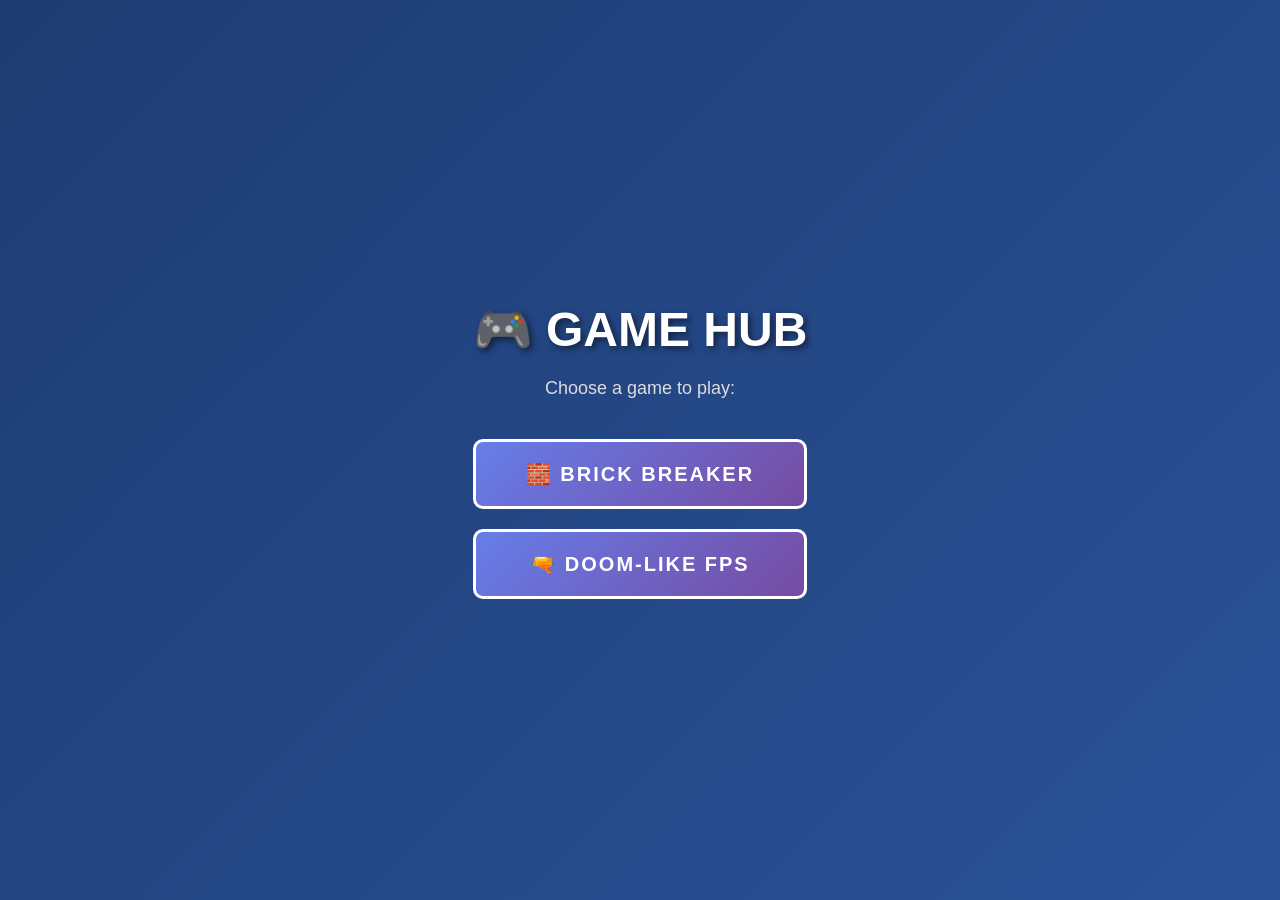
==== index.html @ fc9358a5 "added games" ====
<!DOCTYPE html>
<html lang="en">
<head>
    <meta charset="UTF-8">
    <meta name="viewport" content="width=device-width, initial-scale=1.0">
    <title>Game Hub</title>
    <style>
        * {
            margin: 0;
            padding: 0;
            box-sizing: border-box;
        }
        
        body {
            font-family: 'Arial', sans-serif;
            background: linear-gradient(135deg, #1e3c72 0%, #2a5298 100%);
            min-height: 100vh;
            display: flex;
            justify-content: center;
            align-items: center;
            padding: 20px;
        }
        
        .screen {
            display: none;
        }
        
        .screen.active {
            display: block;
        }
        
        /* Menu Screen */
        .menu-screen {
            text-align: center;
            color: white;
        }
        
        .menu-screen h1 {
            font-size: 48px;
            margin-bottom: 20px;
            text-shadow: 3px 3px 6px rgba(0, 0, 0, 0.5);
        }
        
        .menu-screen p {
            font-size: 18px;
            margin-bottom: 40px;
            color: #ddd;
        }
        
        .menu-buttons {
            display: flex;
            flex-direction: column;
            gap: 20px;
            max-width: 400px;
        }
        
        .menu-btn {
            padding: 20px 40px;
            background: linear-gradient(135deg, #667eea, #764ba2);
            color: white;
            border: 3px solid white;
            border-radius: 10px;
            font-size: 20px;
            font-weight: bold;
            cursor: pointer;
            transition: all 0.3s;
            text-transform: uppercase;
            letter-spacing: 2px;
        }
        
        .menu-btn:hover {
            transform: scale(1.05);
            background: linear-gradient(135deg, #764ba2, #667eea);
            box-shadow: 0 10px 30px rgba(255, 235, 59, 0.3);
        }
        
        .menu-btn:active {
            transform: scale(0.95);
        }
        
        /* Game Wrapper */
        .game-wrapper {
            text-align: center;
        }
        
        .game-header {
            display: flex;
            justify-content: space-between;
            align-items: center;
            margin-bottom: 20px;
            color: white;
        }
        
        .game-header h1 {
            font-size: 32px;
            text-shadow: 2px 2px 4px rgba(0, 0, 0, 0.5);
            flex: 1;
        }
        
        .back-btn {
            padding: 10px 20px;
            background: #ff6b6b;
            color: white;
            border: none;
            border-radius: 5px;
            font-size: 14px;
            font-weight: bold;
            cursor: pointer;
            transition: all 0.3s;
        }
        
        .back-btn:hover {
            background: #ff5252;
            transform: scale(1.05);
        }
        
        .stats {
            display: flex;
            justify-content: space-around;
            color: white;
            margin-bottom: 20px;
            font-size: 18px;
            gap: 20px;
            flex-wrap: wrap;
        }
        
        .stat-item {
            background: rgba(255, 255, 255, 0.1);
            padding: 10px 20px;
            border-radius: 5px;
            border: 2px solid rgba(255, 255, 255, 0.3);
        }
        
        .stat-value {
            font-weight: bold;
            color: #ffeb3b;
        }
        
        canvas {
            display: block;
            background: linear-gradient(180deg, #0f1419 0%, #1a1f2e 100%);
            border: 3px solid #ffeb3b;
            border-radius: 10px;
            box-shadow: 0 0 30px rgba(255, 235, 59, 0.3);
            margin: 20px 0;
        }
        
        .platformer-canvas {
            border-color: #6bcf7f;
            box-shadow: 0 0 30px rgba(107, 207, 127, 0.3);
        }
        
        .instructions {
            color: #ddd;
            margin-bottom: 20px;
            font-size: 14px;
        }
        
        .button-group {
            display: flex;
            gap: 10px;
            justify-content: center;
            flex-wrap: wrap;
        }
        
        button {
            padding: 12px 30px;
            background: #ffeb3b;
            color: #1e3c72;
            border: none;
            border-radius: 5px;
            font-size: 16px;
            font-weight: bold;
            cursor: pointer;
            transition: all 0.3s;
        }
        
        button:hover {
            background: #fdd835;
            transform: scale(1.05);
            box-shadow: 0 5px 15px rgba(255, 235, 59, 0.3);
        }
        
        button:active {
            transform: scale(0.98);
        }
        
        .platformer-btn {
            background: #6bcf7f;
            color: white;
        }
        
        .platformer-btn:hover {
            background: #5ab86e;
            box-shadow: 0 5px 15px rgba(107, 207, 127, 0.3);
        }
        
        .message {
            color: #ffeb3b;
            font-size: 18px;
            min-height: 30px;
            margin-top: 15px;
            font-weight: bold;
            text-shadow: 1px 1px 2px rgba(0, 0, 0, 0.5);
        }
        
        .platformer-message {
            color: #6bcf7f;
        }
    </style>
</head>
<body>
    <!-- Menu Screen -->
    <div id="menuScreen" class="screen active menu-screen">
        <h1>🎮 GAME HUB</h1>
        <p>Choose a game to play:</p>
        <div class="menu-buttons">
            <button class="menu-btn" onclick="goToGame('brick')">🧱 Brick Breaker</button>
            <button class="menu-btn" onclick="goToGame('fps')">🔫 DOOM-LIKE FPS</button>
        </div>
    </div>
    
    <!-- Brick Breaker Game Screen -->
    <div id="brickScreen" class="screen">
        <div class="game-wrapper">
            <div class="game-header">
                <h1>🧱 Brick Breaker</h1>
                <button class="back-btn" onclick="backToMenu()">← Back</button>
            </div>
            <p class="instructions">Use arrow keys or mouse to move the paddle. Break all the bricks!</p>
            
            <div class="stats">
                <div class="stat-item">Score: <span class="stat-value" id="brickScore">0</span></div>
                <div class="stat-item">Lives: <span class="stat-value" id="brickLives">3</span></div>
                <div class="stat-item">Bricks: <span class="stat-value" id="brickCount">0</span></div>
            </div>
            
            <canvas id="brickCanvas" width="800" height="600"></canvas>
            
            <div class="button-group">
                <button onclick="startBrickGame()">Start Game</button>
                <button onclick="pauseBrickGame()">Pause</button>
                <button onclick="resetBrickGame()">Reset</button>
            </div>
            
            <div class="message" id="brickMessage"></div>
        </div>
    </div>
    
    <!-- 3D Platformer Game Screen -->
    <div id="fpsScreen" class="screen">
        <div class="game-wrapper">
            <div class="game-header">
                <h1>🎯 3D PLATFORMER</h1>
                <button class="back-btn" onclick="backToMenu()">← Back</button>
            </div>
            <p class="instructions">WASD to move, SPACE to jump. Reach the goal at the top!</p>
            
            <div class="stats">
                <div class="stat-item">Height: <span class="stat-value" id="fpsHealth">0</span>m</div>
                <div class="stat-item">Level: <span class="stat-value" id="fpsAmmo">1</span></div>
                <div class="stat-item">Best: <span class="stat-value" id="fpsKills">0</span>m</div>
            </div>
            
            <canvas id="fpsCanvas" class="platformer-canvas" width="800" height="600"></canvas>
            
            <div class="button-group">
                <button class="platformer-btn" onclick="startFpsGame()">Start Game</button>
                <button class="platformer-btn" onclick="resetFpsGame()">Reset</button>
            </div>
            
            <div class="message platformer-message" id="fpsMessage"></div>
        </div>
    </div>
    
    <script>
        // Screen Navigation
        function goToGame(game) {
            document.getElementById('menuScreen').classList.remove('active');
            if (game === 'brick') {
                document.getElementById('brickScreen').classList.add('active');
                resetBrickGame();
            } else if (game === 'fps') {
                document.getElementById('fpsScreen').classList.add('active');
                resetFpsGame();
            }
        }
        
        function backToMenu() {
            document.querySelectorAll('.screen').forEach(s => s.classList.remove('active'));
            document.getElementById('menuScreen').classList.add('active');
        }
        
        // ===== BRICK BREAKER GAME =====
        const brickCanvas = document.getElementById('brickCanvas');
        const brickCtx = brickCanvas.getContext('2d');
        
        let brickScore = 0;
        let brickLives = 3;
        let brickGameRunning = false;
        let brickGamePaused = false;
        
        const brickPaddle = {
            x: (brickCanvas.width - 80) / 2,
            y: brickCanvas.height - 30,
            width: 80,
            height: 15,
            dx: 0,
            speed: 6
        };
        
        const brickBall = {
            x: brickCanvas.width / 2,
            y: brickCanvas.height - 60,
            radius: 8,
            dx: 4,
            dy: -4
        };
        
        let bricks = [];
        const brickRowCount = 4;
        const brickColumnCount = 8;
        const brickWidth = 90;
        const brickHeight = 18;
        const brickPadding = 10;
        
        function createBricks() {
            bricks = [];
            for (let row = 0; row < brickRowCount; row++) {
                for (let col = 0; col < brickColumnCount; col++) {
                    bricks.push({
                        x: col * (brickWidth + brickPadding) + 10,
                        y: row * (brickHeight + brickPadding) + 30,
                        width: brickWidth,
                        height: brickHeight,
                        active: true,
                        color: `hsl(${(row * 90) + (col * 10)}, 100%, 50%)`
                    });
                }
            }
            updateBrickCount();
        }
        
        function handleBrickMouseMove(e) {
            const rect = brickCanvas.getBoundingClientRect();
            const x = e.clientX - rect.left;
            if (x > brickPaddle.width / 2 && x < brickCanvas.width - brickPaddle.width / 2) {
                brickPaddle.x = x - brickPaddle.width / 2;
            }
        }
        
        function updateBrickPaddle() {
            brickPaddle.x += brickPaddle.dx;
            if (brickPaddle.x < 0) brickPaddle.x = 0;
            if (brickPaddle.x + brickPaddle.width > brickCanvas.width) brickPaddle.x = brickCanvas.width - brickPaddle.width;
        }
        
        function updateBrickBall() {
            brickBall.x += brickBall.dx;
            brickBall.y += brickBall.dy;
            
            if (brickBall.x - brickBall.radius < 0 || brickBall.x + brickBall.radius > brickCanvas.width) {
                brickBall.dx = -brickBall.dx;
            }
            
            if (brickBall.y - brickBall.radius < 0) {
                brickBall.dy = -brickBall.dy;
            }
            
            if (brickBall.dy > 0 &&
                brickBall.x > brickPaddle.x &&
                brickBall.x < brickPaddle.x + brickPaddle.width &&
                brickBall.y + brickBall.radius > brickPaddle.y &&
                brickBall.y < brickPaddle.y + brickPaddle.height) {
                brickBall.dy = -brickBall.dy;
                brickBall.dx = (brickBall.x - (brickPaddle.x + brickPaddle.width / 2)) * 0.1;
            }
            
            for (let brick of bricks) {
                if (!brick.active) continue;
                if (brickBall.x > brick.x && brickBall.x < brick.x + brick.width &&
                    brickBall.y > brick.y && brickBall.y < brick.y + brick.height) {
                    brick.active = false;
                    brickScore += 10;
                    brickBall.dy = -brickBall.dy;
                    updateBrickCount();
                }
            }
            
            if (brickBall.y > brickCanvas.height) {
                brickLives--;
                resetBrickBall();
                if (brickLives <= 0) {
                    brickGameRunning = false;
                    document.getElementById('brickMessage').textContent = '💀 Game Over!';
                }
            }
        }
        
        function resetBrickBall() {
            brickBall.x = brickPaddle.x + brickPaddle.width / 2;
            brickBall.y = brickPaddle.y - 20;
            brickBall.dx = (Math.random() - 0.5) * 4;
            brickBall.dy = -4;
        }
        
        function updateBrickCount() {
            document.getElementById('brickCount').textContent = bricks.filter(b => b.active).length;
        }
        
        function drawBrickGame() {
            brickCtx.fillStyle = 'rgba(15, 20, 25, 0.1)';
            brickCtx.fillRect(0, 0, brickCanvas.width, brickCanvas.height);
            
            for (let brick of bricks) {
                if (brick.active) {
                    brickCtx.fillStyle = brick.color;
                    brickCtx.fillRect(brick.x, brick.y, brick.width, brick.height);
                    brickCtx.strokeStyle = 'rgba(255, 255, 255, 0.5)';
                    brickCtx.lineWidth = 1;
                    brickCtx.strokeRect(brick.x, brick.y, brick.width, brick.height);
                }
            }
            
            brickCtx.fillStyle = '#ffeb3b';
            brickCtx.fillRect(brickPaddle.x, brickPaddle.y, brickPaddle.width, brickPaddle.height);
            
            brickCtx.beginPath();
            brickCtx.arc(brickBall.x, brickBall.y, brickBall.radius, 0, Math.PI * 2);
            brickCtx.fillStyle = '#ff6b6b';
            brickCtx.fill();
            brickCtx.strokeStyle = 'rgba(255, 255, 255, 0.8)';
            brickCtx.lineWidth = 2;
            brickCtx.stroke();
            
            document.getElementById('brickScore').textContent = brickScore;
            document.getElementById('brickLives').textContent = brickLives;
        }
        
        function brickGameLoop() {
            if (!brickGameRunning || brickGamePaused) {
                drawBrickGame();
                requestAnimationFrame(brickGameLoop);
                return;
            }
            
            updateBrickPaddle();
            updateBrickBall();
            drawBrickGame();
            
            if (bricks.every(b => !b.active)) {
                brickGameRunning = false;
                document.getElementById('brickMessage').textContent = '🎉 You Won!';
            }
            
            requestAnimationFrame(brickGameLoop);
        }
        
        function startBrickGame() {
            if (!brickGameRunning) {
                brickGameRunning = true;
                brickGamePaused = false;
                document.getElementById('brickMessage').textContent = '';
            }
        }
        
        function pauseBrickGame() {
            if (brickGameRunning) {
                brickGamePaused = !brickGamePaused;
            }
        }
        
        function resetBrickGame() {
            brickScore = 0;
            brickLives = 3;
            brickGameRunning = false;
            brickGamePaused = false;
            createBricks();
            resetBrickBall();
            document.getElementById('brickMessage').textContent = '';
            drawBrickGame();
        }
        
        document.addEventListener('keydown', (e) => {
            if (e.key === 'ArrowLeft') brickPaddle.dx = -brickPaddle.speed;
            if (e.key === 'ArrowRight') brickPaddle.dx = brickPaddle.speed;
        });
        
        document.addEventListener('keyup', (e) => {
            if (e.key === 'ArrowLeft' || e.key === 'ArrowRight') brickPaddle.dx = 0;
        });
        
        brickCanvas.addEventListener('mousemove', handleBrickMouseMove);
        
        // ===== 3D PLATFORMER GAME =====
        const fpsCanvas = document.getElementById('fpsCanvas');
        const fpsCtx = fpsCanvas.getContext('2d');
        
        let fpsRunning = false;
        let frameCount = 0;
        let platformerBestHeight = 0;
        let platformerLevel = 1;
        
        // 3D platform data: [x, z, y (height), width, depth, color]
        const platformerPlatforms = [
            // Starting platform
            { x: 5, z: 5, y: 0, width: 3, depth: 3, color: '#00ff00' },
            
            // Level 1 platforms
            { x: 2, z: 10, y: 1.5, width: 2.5, depth: 2.5, color: '#00dd00' },
            { x: 8, z: 10, y: 1.5, width: 2.5, depth: 2.5, color: '#00dd00' },
            { x: 5, z: 15, y: 2.5, width: 2, depth: 2, color: '#00bb00' },
            
            // Level 2 platforms
            { x: 1, z: 20, y: 3.5, width: 2, depth: 2, color: '#00aa00' },
            { x: 9, z: 20, y: 3.5, width: 2, depth: 2, color: '#00aa00' },
            { x: 5, z: 25, y: 4.5, width: 2.5, depth: 2.5, color: '#008800' },
            
            // Level 3 platforms
            { x: 3, z: 30, y: 5.5, width: 1.5, depth: 1.5, color: '#006600' },
            { x: 7, z: 30, y: 5.5, width: 1.5, depth: 1.5, color: '#006600' },
            { x: 5, z: 35, y: 7, width: 3, depth: 3, color: '#ffff00' }, // Goal platform
        ];
        
        const platformerPlayer = {
            x: 5,
            z: 5,
            y: 0.5,
            vx: 0,
            vz: 0,
            vy: 0,
            speed: 0.08,
            jumpPower: 0.3,
            onGround: false,
            size: 0.3
        };
        
        const gravity = 0.015;
        
        function platformerUpdatePlayer() {
            const keys = fpsKeys;
            
            // Horizontal movement
            let moveX = 0;
            let moveZ = 0;
            
            if (keys['w'] || keys['W']) moveZ += platformerPlayer.speed;
            if (keys['s'] || keys['S']) moveZ -= platformerPlayer.speed;
            if (keys['a'] || keys['A']) moveX -= platformerPlayer.speed;
            if (keys['d'] || keys['D']) moveX += platformerPlayer.speed;
            
            platformerPlayer.x += moveX;
            platformerPlayer.z += moveZ;
            
            // Gravity
            platformerPlayer.vy -= gravity;
            platformerPlayer.y += platformerPlayer.vy;
            
            // Platform collision
            platformerPlayer.onGround = false;
            for (let platform of platformerPlatforms) {
                const px1 = platform.x - platform.width / 2;
                const px2 = platform.x + platform.width / 2;
                const pz1 = platform.z - platform.depth / 2;
                const pz2 = platform.z + platform.depth / 2;
                
                // Check if player is above platform
                if (platformerPlayer.x > px1 && platformerPlayer.x < px2 &&
                    platformerPlayer.z > pz1 && platformerPlayer.z < pz2) {
                    
                    // Player is on the platform
                    if (platformerPlayer.y - platformerPlayer.size < platform.y + 0.1 && 
                        platformerPlayer.vy <= 0) {
                        platformerPlayer.y = platform.y + platformerPlayer.size;
                        platformerPlayer.vy = 0;
                        platformerPlayer.onGround = true;
                    }
                }
            }
            
            // Fall off world
            if (platformerPlayer.y < -5) {
                platformerResetPlayer();
                document.getElementById('fpsMessage').textContent = '💀 Fell off! Try again!';
            }
            
            // Check if reached goal
            const goalPlatform = platformerPlatforms[platformerPlatforms.length - 1];
            const goalX1 = goalPlatform.x - goalPlatform.width / 2;
            const goalX2 = goalPlatform.x + goalPlatform.width / 2;
            const goalZ1 = goalPlatform.z - goalPlatform.depth / 2;
            const goalZ2 = goalPlatform.z + goalPlatform.depth / 2;
            
            if (platformerPlayer.x > goalX1 && platformerPlayer.x < goalX2 &&
                platformerPlayer.z > goalZ1 && platformerPlayer.z < goalZ2 &&
                platformerPlayer.y > goalPlatform.y) {
                fpsRunning = false;
                document.getElementById('fpsMessage').textContent = '🎉 Level Complete! Next level!';
                platformerBestHeight = Math.max(platformerBestHeight, Math.floor(platformerPlayer.y * 10) / 10);
                platformerLevel++;
            }
        }
        
        function platformerDrawWorld() {
            const width = fpsCanvas.width;
            const height = fpsCanvas.height;
            
            // Create a depth buffer
            const depthBuffer = Array(width).fill(null).map(() => ({}));
            
            // Render each platform
            for (let platform of platformerPlatforms) {
                // Convert 3D position to screen space
                const relX = platform.x - platformerPlayer.x;
                const relZ = platform.z - platformerPlayer.z;
                const relY = platform.y - platformerPlayer.y;
                
                // Simple perspective projection
                const distance = Math.sqrt(relX * relX + relZ * relZ) + 0.01;
                const screenX = (width / 2) + (relX / distance) * (width / 4);
                const screenZ = (relZ / distance);
                
                // Skip if behind player
                if (screenZ <= 0.5) continue;
                
                // Scale based on distance
                const scale = Math.max(5, (height / (distance * 3)));
                const platformWidth = Math.max(10, scale * (platform.width * 2));
                const platformHeight = Math.max(5, scale * (platform.depth * 2));
                
                // Y position with height offset
                const screenY = (height / 2) - (relY * scale * 3);
                
                // Brightness based on distance
                const brightness = Math.max(0.3, 1 - (distance / 15));
                
                // Draw platform
                fpsCtx.globalAlpha = brightness;
                fpsCtx.fillStyle = platform.color;
                fpsCtx.fillRect(screenX - platformWidth/2, screenY - platformHeight/2, platformWidth, platformHeight);
                
                // Platform outline
                fpsCtx.strokeStyle = 'rgba(255, 255, 255, 0.5)';
                fpsCtx.lineWidth = 2;
                fpsCtx.strokeRect(screenX - platformWidth/2, screenY - platformHeight/2, platformWidth, platformHeight);
                
                fpsCtx.globalAlpha = 1.0;
            }
            
            // Draw player (crosshair in center)
            fpsCtx.fillStyle = '#ff0000';
            fpsCtx.fillRect(width/2 - 5, height/2 - 5, 10, 10);
            fpsCtx.strokeStyle = '#ffffff';
            fpsCtx.lineWidth = 2;
            fpsCtx.strokeRect(width/2 - 5, height/2 - 5, 10, 10);
            
            // Draw background gradient
            const bgGradient = fpsCtx.createLinearGradient(0, 0, 0, height);
            bgGradient.addColorStop(0, '#1a1a2e');
            bgGradient.addColorStop(1, '#16213e');
            fpsCtx.fillStyle = bgGradient;
            fpsCtx.fillRect(0, 0, width, height);
            
            // Redraw platforms and player over background
            for (let platform of platformerPlatforms) {
                const relX = platform.x - platformerPlayer.x;
                const relZ = platform.z - platformerPlayer.z;
                const relY = platform.y - platformerPlayer.y;
                
                const distance = Math.sqrt(relX * relX + relZ * relZ) + 0.01;
                const screenX = (width / 2) + (relX / distance) * (width / 4);
                
                if (relZ <= 0.5) continue;
                
                const scale = Math.max(5, (height / (distance * 3)));
                const platformWidth = Math.max(10, scale * (platform.width * 2));
                const platformHeight = Math.max(5, scale * (platform.depth * 2));
                const screenY = (height / 2) - (relY * scale * 3);
                const brightness = Math.max(0.3, 1 - (distance / 15));
                
                fpsCtx.globalAlpha = brightness;
                fpsCtx.fillStyle = platform.color;
                fpsCtx.fillRect(screenX - platformWidth/2, screenY - platformHeight/2, platformWidth, platformHeight);
                fpsCtx.strokeStyle = 'rgba(255, 255, 255, 0.5)';
                fpsCtx.lineWidth = 2;
                fpsCtx.strokeRect(screenX - platformWidth/2, screenY - platformHeight/2, platformWidth, platformHeight);
                fpsCtx.globalAlpha = 1.0;
            }
            
            // Draw player indicator
            fpsCtx.fillStyle = '#ff0000';
            fpsCtx.fillRect(width/2 - 5, height/2 - 5, 10, 10);
            fpsCtx.strokeStyle = '#ffffff';
            fpsCtx.lineWidth = 2;
            fpsCtx.strokeRect(width/2 - 5, height/2 - 5, 10, 10);
            
            // HUD
            const currentHeight = Math.max(0, Math.floor(platformerPlayer.y * 10) / 10);
            document.getElementById('fpsHealth').textContent = currentHeight;
            document.getElementById('fpsAmmo').textContent = platformerLevel;
            document.getElementById('fpsKills').textContent = platformerBestHeight;
        }
        
        function platformerGameLoop() {
            if (fpsRunning) {
                platformerUpdatePlayer();
            }
            platformerDrawWorld();
            frameCount++;
            requestAnimationFrame(platformerGameLoop);
        }
        
        function platformerResetPlayer() {
            platformerPlayer.x = 5;
            platformerPlayer.z = 5;
            platformerPlayer.y = 0.5;
            platformerPlayer.vx = 0;
            platformerPlayer.vz = 0;
            platformerPlayer.vy = 0;
        }
        
        function startFpsGame() {
            fpsRunning = true;
            document.getElementById('fpsMessage').textContent = 'Jump to the platforms!';
        }
        
        function resetFpsGame() {
            fpsRunning = false;
            platformerLevel = 1;
            platformerResetPlayer();
            document.getElementById('fpsMessage').textContent = 'Press Start to begin!';
            platformerDrawWorld();
        }
        
        const fpsKeys = {};
        document.addEventListener('keydown', (e) => {
            fpsKeys[e.key] = true;
            if ((e.key === ' ') && platformerPlayer.onGround && fpsRunning) {
                platformerPlayer.vy = platformerPlayer.jumpPower;
                platformerPlayer.onGround = false;
            }
        });
        document.addEventListener('keyup', (e) => {
            fpsKeys[e.key] = false;
        });
        
        // Initialize games
        resetBrickGame();
        brickGameLoop();
        resetFpsGame();
        platformerGameLoop();
    </script>
</body>
</html>
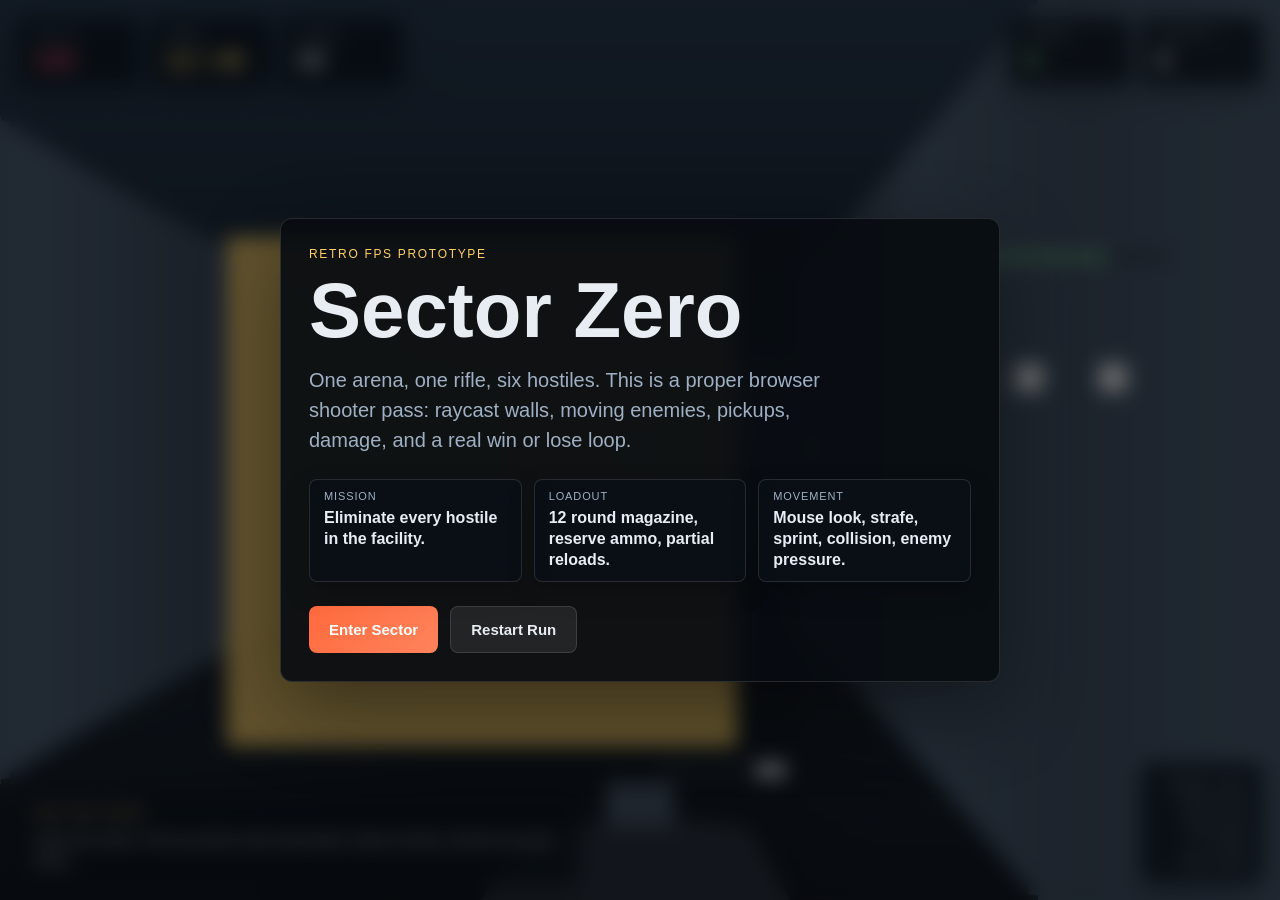
==== commit e60b8ede: "made some changes removed the previous games" ====
--- a/index.html
+++ b/index.html
@@ -3,752 +3,1238 @@
 <head>
     <meta charset="UTF-8">
     <meta name="viewport" content="width=device-width, initial-scale=1.0">
-    <title>Game Hub</title>
+    <title>Sector Zero</title>
     <style>
+        :root {
+            --bg: #0b0f14;
+            --panel: rgba(10, 16, 24, 0.82);
+            --panel-border: rgba(255, 255, 255, 0.12);
+            --text: #e8edf3;
+            --muted: #9fb0c4;
+            --accent: #ff6a3d;
+            --accent-2: #ffd166;
+            --danger: #ff4d6d;
+            --ok: #7bd389;
+        }
+
         * {
+            box-sizing: border-box;
             margin: 0;
             padding: 0;
-            box-sizing: border-box;
-        }
-        
+        }
+
         body {
-            font-family: 'Arial', sans-serif;
-            background: linear-gradient(135deg, #1e3c72 0%, #2a5298 100%);
             min-height: 100vh;
-            display: flex;
-            justify-content: center;
-            align-items: center;
-            padding: 20px;
-        }
-        
-        .screen {
-            display: none;
-        }
-        
-        .screen.active {
+            overflow: hidden;
+            font-family: "Trebuchet MS", "Segoe UI", sans-serif;
+            background:
+                radial-gradient(circle at top, rgba(255, 106, 61, 0.18), transparent 32%),
+                linear-gradient(180deg, #141a22 0%, #080b10 100%);
+            color: var(--text);
+        }
+
+        .game-shell {
+            position: relative;
+            width: 100vw;
+            height: 100vh;
+        }
+
+        canvas {
+            width: 100%;
+            height: 100%;
             display: block;
-        }
-        
-        /* Menu Screen */
-        .menu-screen {
-            text-align: center;
-            color: white;
-        }
-        
-        .menu-screen h1 {
-            font-size: 48px;
-            margin-bottom: 20px;
-            text-shadow: 3px 3px 6px rgba(0, 0, 0, 0.5);
-        }
-        
-        .menu-screen p {
-            font-size: 18px;
-            margin-bottom: 40px;
-            color: #ddd;
-        }
-        
-        .menu-buttons {
-            display: flex;
-            flex-direction: column;
-            gap: 20px;
-            max-width: 400px;
-        }
-        
-        .menu-btn {
-            padding: 20px 40px;
-            background: linear-gradient(135deg, #667eea, #764ba2);
-            color: white;
-            border: 3px solid white;
-            border-radius: 10px;
-            font-size: 20px;
-            font-weight: bold;
-            cursor: pointer;
-            transition: all 0.3s;
-            text-transform: uppercase;
-            letter-spacing: 2px;
-        }
-        
-        .menu-btn:hover {
-            transform: scale(1.05);
-            background: linear-gradient(135deg, #764ba2, #667eea);
-            box-shadow: 0 10px 30px rgba(255, 235, 59, 0.3);
-        }
-        
-        .menu-btn:active {
-            transform: scale(0.95);
-        }
-        
-        /* Game Wrapper */
-        .game-wrapper {
-            text-align: center;
-        }
-        
-        .game-header {
+            image-rendering: pixelated;
+        }
+
+        .hud {
+            position: absolute;
+            inset: 0;
+            pointer-events: none;
+        }
+
+        .top-bar {
+            position: absolute;
+            top: 18px;
+            left: 18px;
+            right: 18px;
             display: flex;
             justify-content: space-between;
+            gap: 16px;
+        }
+
+        .cluster {
+            display: flex;
+            gap: 12px;
+            flex-wrap: wrap;
+        }
+
+        .panel {
+            min-width: 120px;
+            padding: 10px 14px;
+            background: var(--panel);
+            border: 1px solid var(--panel-border);
+            border-radius: 8px;
+            backdrop-filter: blur(10px);
+            box-shadow: 0 10px 24px rgba(0, 0, 0, 0.25);
+        }
+
+        .label {
+            display: block;
+            font-size: 11px;
+            letter-spacing: 0.08em;
+            text-transform: uppercase;
+            color: var(--muted);
+            margin-bottom: 6px;
+        }
+
+        .value {
+            font-size: 26px;
+            font-weight: 700;
+            line-height: 1;
+        }
+
+        .value.health {
+            color: var(--danger);
+        }
+
+        .value.ammo {
+            color: var(--accent-2);
+        }
+
+        .value.score {
+            color: var(--ok);
+        }
+
+        .bottom-bar {
+            position: absolute;
+            left: 18px;
+            right: 18px;
+            bottom: 18px;
+            display: flex;
+            justify-content: space-between;
+            align-items: end;
+            gap: 16px;
+        }
+
+        .status-panel {
+            max-width: min(560px, calc(100vw - 36px));
+        }
+
+        .status-title {
+            font-size: 14px;
+            text-transform: uppercase;
+            letter-spacing: 0.08em;
+            color: var(--accent-2);
+            margin-bottom: 8px;
+        }
+
+        .status-text {
+            color: var(--text);
+            font-size: 15px;
+            line-height: 1.4;
+        }
+
+        .controls {
+            text-align: right;
+            color: var(--muted);
+            font-size: 13px;
+            line-height: 1.5;
+        }
+
+        .overlay {
+            position: absolute;
+            inset: 0;
+            display: flex;
             align-items: center;
-            margin-bottom: 20px;
-            color: white;
-        }
-        
-        .game-header h1 {
-            font-size: 32px;
-            text-shadow: 2px 2px 4px rgba(0, 0, 0, 0.5);
-            flex: 1;
-        }
-        
-        .back-btn {
-            padding: 10px 20px;
-            background: #ff6b6b;
-            color: white;
-            border: none;
-            border-radius: 5px;
-            font-size: 14px;
-            font-weight: bold;
+            justify-content: center;
+            padding: 24px;
+            background: rgba(4, 7, 11, 0.6);
+            backdrop-filter: blur(10px);
+            pointer-events: auto;
+        }
+
+        .overlay.hidden {
+            display: none;
+        }
+
+        .dialog {
+            width: min(720px, 100%);
+            padding: 28px;
+            background: rgba(8, 12, 18, 0.92);
+            border: 1px solid rgba(255, 255, 255, 0.12);
+            border-radius: 12px;
+            box-shadow: 0 28px 80px rgba(0, 0, 0, 0.42);
+        }
+
+        .eyebrow {
+            color: var(--accent-2);
+            text-transform: uppercase;
+            letter-spacing: 0.14em;
+            font-size: 12px;
+            margin-bottom: 12px;
+        }
+
+        h1 {
+            font-size: clamp(40px, 8vw, 78px);
+            line-height: 0.95;
+            margin-bottom: 18px;
+        }
+
+        .lead {
+            color: var(--muted);
+            font-size: clamp(16px, 2vw, 20px);
+            max-width: 48ch;
+            margin-bottom: 24px;
+            line-height: 1.5;
+        }
+
+        .brief {
+            display: grid;
+            grid-template-columns: repeat(auto-fit, minmax(160px, 1fr));
+            gap: 12px;
+            margin-bottom: 24px;
+        }
+
+        .brief .panel {
+            min-width: 0;
+        }
+
+        .brief .value {
+            font-size: 16px;
+            line-height: 1.3;
+            color: var(--text);
+        }
+
+        .actions {
+            display: flex;
+            gap: 12px;
+            flex-wrap: wrap;
+        }
+
+        button {
+            appearance: none;
+            border: 0;
+            border-radius: 8px;
+            padding: 14px 20px;
+            font-size: 15px;
+            font-weight: 700;
             cursor: pointer;
-            transition: all 0.3s;
-        }
-        
-        .back-btn:hover {
-            background: #ff5252;
-            transform: scale(1.05);
-        }
-        
-        .stats {
-            display: flex;
-            justify-content: space-around;
-            color: white;
-            margin-bottom: 20px;
-            font-size: 18px;
-            gap: 20px;
-            flex-wrap: wrap;
-        }
-        
-        .stat-item {
-            background: rgba(255, 255, 255, 0.1);
-            padding: 10px 20px;
-            border-radius: 5px;
-            border: 2px solid rgba(255, 255, 255, 0.3);
-        }
-        
-        .stat-value {
-            font-weight: bold;
-            color: #ffeb3b;
-        }
-        
-        canvas {
-            display: block;
-            background: linear-gradient(180deg, #0f1419 0%, #1a1f2e 100%);
-            border: 3px solid #ffeb3b;
-            border-radius: 10px;
-            box-shadow: 0 0 30px rgba(255, 235, 59, 0.3);
-            margin: 20px 0;
-        }
-        
-        .platformer-canvas {
-            border-color: #6bcf7f;
-            box-shadow: 0 0 30px rgba(107, 207, 127, 0.3);
-        }
-        
-        .instructions {
-            color: #ddd;
-            margin-bottom: 20px;
-            font-size: 14px;
-        }
-        
-        .button-group {
-            display: flex;
-            gap: 10px;
-            justify-content: center;
-            flex-wrap: wrap;
-        }
-        
-        button {
-            padding: 12px 30px;
-            background: #ffeb3b;
-            color: #1e3c72;
-            border: none;
-            border-radius: 5px;
-            font-size: 16px;
-            font-weight: bold;
-            cursor: pointer;
-            transition: all 0.3s;
-        }
-        
+            transition: transform 0.18s ease, opacity 0.18s ease, background 0.18s ease;
+        }
+
         button:hover {
-            background: #fdd835;
-            transform: scale(1.05);
-            box-shadow: 0 5px 15px rgba(255, 235, 59, 0.3);
-        }
-        
+            transform: translateY(-1px);
+        }
+
         button:active {
-            transform: scale(0.98);
-        }
-        
-        .platformer-btn {
-            background: #6bcf7f;
-            color: white;
-        }
-        
-        .platformer-btn:hover {
-            background: #5ab86e;
-            box-shadow: 0 5px 15px rgba(107, 207, 127, 0.3);
-        }
-        
-        .message {
-            color: #ffeb3b;
-            font-size: 18px;
-            min-height: 30px;
-            margin-top: 15px;
-            font-weight: bold;
-            text-shadow: 1px 1px 2px rgba(0, 0, 0, 0.5);
-        }
-        
-        .platformer-message {
-            color: #6bcf7f;
+            transform: translateY(0);
+        }
+
+        .primary {
+            background: linear-gradient(135deg, var(--accent), #ff835c);
+            color: #fff;
+        }
+
+        .secondary {
+            background: rgba(255, 255, 255, 0.08);
+            color: var(--text);
+            border: 1px solid rgba(255, 255, 255, 0.12);
+        }
+
+        .crosshair {
+            position: absolute;
+            top: 50%;
+            left: 50%;
+            width: 24px;
+            height: 24px;
+            transform: translate(-50%, -50%);
+            pointer-events: none;
+            opacity: 0.94;
+        }
+
+        .crosshair::before,
+        .crosshair::after {
+            content: "";
+            position: absolute;
+            background: rgba(255, 255, 255, 0.96);
+            box-shadow: 0 0 12px rgba(255, 255, 255, 0.24);
+        }
+
+        .crosshair::before {
+            width: 2px;
+            height: 24px;
+            left: 11px;
+            top: 0;
+        }
+
+        .crosshair::after {
+            width: 24px;
+            height: 2px;
+            left: 0;
+            top: 11px;
+        }
+
+        .hit-flash {
+            position: absolute;
+            inset: 0;
+            background: rgba(255, 77, 109, 0.22);
+            pointer-events: none;
+            opacity: 0;
+            transition: opacity 0.08s linear;
+        }
+
+        .hit-flash.visible {
+            opacity: 1;
+        }
+
+        @media (max-width: 720px) {
+            .top-bar,
+            .bottom-bar {
+                left: 12px;
+                right: 12px;
+            }
+
+            .top-bar {
+                top: 12px;
+            }
+
+            .bottom-bar {
+                bottom: 12px;
+                flex-direction: column;
+                align-items: stretch;
+            }
+
+            .controls {
+                text-align: left;
+            }
+
+            .panel {
+                padding: 9px 12px;
+            }
+
+            .value {
+                font-size: 22px;
+            }
         }
     </style>
 </head>
 <body>
-    <!-- Menu Screen -->
-    <div id="menuScreen" class="screen active menu-screen">
-        <h1>🎮 GAME HUB</h1>
-        <p>Choose a game to play:</p>
-        <div class="menu-buttons">
-            <button class="menu-btn" onclick="goToGame('brick')">🧱 Brick Breaker</button>
-            <button class="menu-btn" onclick="goToGame('fps')">🔫 DOOM-LIKE FPS</button>
+    <div class="game-shell">
+        <canvas id="gameCanvas" width="960" height="540" aria-label="Sector Zero game view"></canvas>
+
+        <div class="hud">
+            <div class="top-bar">
+                <div class="cluster">
+                    <div class="panel">
+                        <span class="label">Health</span>
+                        <span class="value health" id="healthValue">100</span>
+                    </div>
+                    <div class="panel">
+                        <span class="label">Ammo</span>
+                        <span class="value ammo" id="ammoValue">12</span>
+                    </div>
+                    <div class="panel">
+                        <span class="label">Armor</span>
+                        <span class="value" id="armorValue">50</span>
+                    </div>
+                </div>
+
+                <div class="cluster">
+                    <div class="panel">
+                        <span class="label">Score</span>
+                        <span class="value score" id="scoreValue">0</span>
+                    </div>
+                    <div class="panel">
+                        <span class="label">Targets</span>
+                        <span class="value" id="targetValue">6</span>
+                    </div>
+                </div>
+            </div>
+
+            <div class="crosshair"></div>
+            <div class="hit-flash" id="hitFlash"></div>
+
+            <div class="bottom-bar">
+                <div class="panel status-panel">
+                    <div class="status-title" id="statusTitle">Sector Zero</div>
+                    <div class="status-text" id="statusText">Clear the arena. Pick up ammo and med packs, keep moving, and line up your shots.</div>
+                </div>
+                <div class="panel controls">
+                    <div>`WASD` move</div>
+                    <div>Mouse look</div>
+                    <div>Click shoot</div>
+                    <div>`R` reload</div>
+                    <div>`Shift` sprint</div>
+                </div>
+            </div>
+        </div>
+
+        <div class="overlay" id="overlay">
+            <div class="dialog">
+                <div class="eyebrow">Retro FPS Prototype</div>
+                <h1>Sector Zero</h1>
+                <p class="lead">One arena, one rifle, six hostiles. This is a proper browser shooter pass: raycast walls, moving enemies, pickups, damage, and a real win or lose loop.</p>
+
+                <div class="brief">
+                    <div class="panel">
+                        <span class="label">Mission</span>
+                        <div class="value">Eliminate every hostile in the facility.</div>
+                    </div>
+                    <div class="panel">
+                        <span class="label">Loadout</span>
+                        <div class="value">12 round magazine, reserve ammo, partial reloads.</div>
+                    </div>
+                    <div class="panel">
+                        <span class="label">Movement</span>
+                        <div class="value">Mouse look, strafe, sprint, collision, enemy pressure.</div>
+                    </div>
+                </div>
+
+                <div class="actions">
+                    <button class="primary" id="startButton">Enter Sector</button>
+                    <button class="secondary" id="restartButton">Restart Run</button>
+                </div>
+            </div>
         </div>
     </div>
-    
-    <!-- Brick Breaker Game Screen -->
-    <div id="brickScreen" class="screen">
-        <div class="game-wrapper">
-            <div class="game-header">
-                <h1>🧱 Brick Breaker</h1>
-                <button class="back-btn" onclick="backToMenu()">← Back</button>
-            </div>
-            <p class="instructions">Use arrow keys or mouse to move the paddle. Break all the bricks!</p>
-            
-            <div class="stats">
-                <div class="stat-item">Score: <span class="stat-value" id="brickScore">0</span></div>
-                <div class="stat-item">Lives: <span class="stat-value" id="brickLives">3</span></div>
-                <div class="stat-item">Bricks: <span class="stat-value" id="brickCount">0</span></div>
-            </div>
-            
-            <canvas id="brickCanvas" width="800" height="600"></canvas>
-            
-            <div class="button-group">
-                <button onclick="startBrickGame()">Start Game</button>
-                <button onclick="pauseBrickGame()">Pause</button>
-                <button onclick="resetBrickGame()">Reset</button>
-            </div>
-            
-            <div class="message" id="brickMessage"></div>
-        </div>
-    </div>
-    
-    <!-- 3D Platformer Game Screen -->
-    <div id="fpsScreen" class="screen">
-        <div class="game-wrapper">
-            <div class="game-header">
-                <h1>🎯 3D PLATFORMER</h1>
-                <button class="back-btn" onclick="backToMenu()">← Back</button>
-            </div>
-            <p class="instructions">WASD to move, SPACE to jump. Reach the goal at the top!</p>
-            
-            <div class="stats">
-                <div class="stat-item">Height: <span class="stat-value" id="fpsHealth">0</span>m</div>
-                <div class="stat-item">Level: <span class="stat-value" id="fpsAmmo">1</span></div>
-                <div class="stat-item">Best: <span class="stat-value" id="fpsKills">0</span>m</div>
-            </div>
-            
-            <canvas id="fpsCanvas" class="platformer-canvas" width="800" height="600"></canvas>
-            
-            <div class="button-group">
-                <button class="platformer-btn" onclick="startFpsGame()">Start Game</button>
-                <button class="platformer-btn" onclick="resetFpsGame()">Reset</button>
-            </div>
-            
-            <div class="message platformer-message" id="fpsMessage"></div>
-        </div>
-    </div>
-    
+
     <script>
-        // Screen Navigation
-        function goToGame(game) {
-            document.getElementById('menuScreen').classList.remove('active');
-            if (game === 'brick') {
-                document.getElementById('brickScreen').classList.add('active');
-                resetBrickGame();
-            } else if (game === 'fps') {
-                document.getElementById('fpsScreen').classList.add('active');
-                resetFpsGame();
-            }
-        }
-        
-        function backToMenu() {
-            document.querySelectorAll('.screen').forEach(s => s.classList.remove('active'));
-            document.getElementById('menuScreen').classList.add('active');
-        }
-        
-        // ===== BRICK BREAKER GAME =====
-        const brickCanvas = document.getElementById('brickCanvas');
-        const brickCtx = brickCanvas.getContext('2d');
-        
-        let brickScore = 0;
-        let brickLives = 3;
-        let brickGameRunning = false;
-        let brickGamePaused = false;
-        
-        const brickPaddle = {
-            x: (brickCanvas.width - 80) / 2,
-            y: brickCanvas.height - 30,
-            width: 80,
-            height: 15,
-            dx: 0,
-            speed: 6
+        const canvas = document.getElementById("gameCanvas");
+        const ctx = canvas.getContext("2d");
+
+        const overlay = document.getElementById("overlay");
+        const startButton = document.getElementById("startButton");
+        const restartButton = document.getElementById("restartButton");
+
+        const healthValue = document.getElementById("healthValue");
+        const ammoValue = document.getElementById("ammoValue");
+        const armorValue = document.getElementById("armorValue");
+        const scoreValue = document.getElementById("scoreValue");
+        const targetValue = document.getElementById("targetValue");
+        const statusTitle = document.getElementById("statusTitle");
+        const statusText = document.getElementById("statusText");
+        const hitFlash = document.getElementById("hitFlash");
+
+        const map = [
+            [1,1,1,1,1,1,1,1,1,1,1,1,1,1],
+            [1,0,0,0,0,0,2,0,0,0,0,0,0,1],
+            [1,0,1,1,0,0,1,0,0,1,1,0,0,1],
+            [1,0,0,0,0,0,1,0,0,0,1,0,0,1],
+            [1,0,0,1,0,0,0,0,1,0,0,0,0,1],
+            [1,0,0,1,0,0,3,0,1,0,0,1,0,1],
+            [1,0,0,0,0,1,1,0,0,0,0,1,0,1],
+            [1,0,1,0,0,0,0,0,1,0,0,0,0,1],
+            [1,0,1,0,0,1,0,0,1,0,1,0,0,1],
+            [1,0,0,0,0,1,0,0,0,0,1,0,0,1],
+            [1,0,0,1,0,0,0,1,0,0,0,0,4,1],
+            [1,0,0,1,0,0,0,1,0,1,0,0,0,1],
+            [1,0,0,0,0,0,0,0,0,1,0,0,0,1],
+            [1,1,1,1,1,1,1,1,1,1,1,1,1,1]
+        ];
+
+        const wallColors = {
+            1: "#56667a",
+            2: "#8a5cf6",
+            3: "#ff6a3d",
+            4: "#2ec4b6"
         };
-        
-        const brickBall = {
-            x: brickCanvas.width / 2,
-            y: brickCanvas.height - 60,
-            radius: 8,
-            dx: 4,
-            dy: -4
+
+        const floorGradientStops = [
+            { stop: 0, color: "#222b35" },
+            { stop: 1, color: "#11151c" }
+        ];
+
+        const state = {
+            running: false,
+            gameOver: false,
+            win: false,
+            pointerReady: false,
+            score: 0,
+            muzzleFlash: 0,
+            damageFlash: 0,
+            messageTimer: 0,
+            currentMessage: "",
+            player: null,
+            enemies: [],
+            pickups: [],
+            keys: {},
+            lastTime: 0
         };
-        
-        let bricks = [];
-        const brickRowCount = 4;
-        const brickColumnCount = 8;
-        const brickWidth = 90;
-        const brickHeight = 18;
-        const brickPadding = 10;
-        
-        function createBricks() {
-            bricks = [];
-            for (let row = 0; row < brickRowCount; row++) {
-                for (let col = 0; col < brickColumnCount; col++) {
-                    bricks.push({
-                        x: col * (brickWidth + brickPadding) + 10,
-                        y: row * (brickHeight + brickPadding) + 30,
-                        width: brickWidth,
-                        height: brickHeight,
-                        active: true,
-                        color: `hsl(${(row * 90) + (col * 10)}, 100%, 50%)`
-                    });
-                }
-            }
-            updateBrickCount();
-        }
-        
-        function handleBrickMouseMove(e) {
-            const rect = brickCanvas.getBoundingClientRect();
-            const x = e.clientX - rect.left;
-            if (x > brickPaddle.width / 2 && x < brickCanvas.width - brickPaddle.width / 2) {
-                brickPaddle.x = x - brickPaddle.width / 2;
-            }
-        }
-        
-        function updateBrickPaddle() {
-            brickPaddle.x += brickPaddle.dx;
-            if (brickPaddle.x < 0) brickPaddle.x = 0;
-            if (brickPaddle.x + brickPaddle.width > brickCanvas.width) brickPaddle.x = brickCanvas.width - brickPaddle.width;
-        }
-        
-        function updateBrickBall() {
-            brickBall.x += brickBall.dx;
-            brickBall.y += brickBall.dy;
-            
-            if (brickBall.x - brickBall.radius < 0 || brickBall.x + brickBall.radius > brickCanvas.width) {
-                brickBall.dx = -brickBall.dx;
-            }
-            
-            if (brickBall.y - brickBall.radius < 0) {
-                brickBall.dy = -brickBall.dy;
-            }
-            
-            if (brickBall.dy > 0 &&
-                brickBall.x > brickPaddle.x &&
-                brickBall.x < brickPaddle.x + brickPaddle.width &&
-                brickBall.y + brickBall.radius > brickPaddle.y &&
-                brickBall.y < brickPaddle.y + brickPaddle.height) {
-                brickBall.dy = -brickBall.dy;
-                brickBall.dx = (brickBall.x - (brickPaddle.x + brickPaddle.width / 2)) * 0.1;
-            }
-            
-            for (let brick of bricks) {
-                if (!brick.active) continue;
-                if (brickBall.x > brick.x && brickBall.x < brick.x + brick.width &&
-                    brickBall.y > brick.y && brickBall.y < brick.y + brick.height) {
-                    brick.active = false;
-                    brickScore += 10;
-                    brickBall.dy = -brickBall.dy;
-                    updateBrickCount();
-                }
-            }
-            
-            if (brickBall.y > brickCanvas.height) {
-                brickLives--;
-                resetBrickBall();
-                if (brickLives <= 0) {
-                    brickGameRunning = false;
-                    document.getElementById('brickMessage').textContent = '💀 Game Over!';
-                }
-            }
-        }
-        
-        function resetBrickBall() {
-            brickBall.x = brickPaddle.x + brickPaddle.width / 2;
-            brickBall.y = brickPaddle.y - 20;
-            brickBall.dx = (Math.random() - 0.5) * 4;
-            brickBall.dy = -4;
-        }
-        
-        function updateBrickCount() {
-            document.getElementById('brickCount').textContent = bricks.filter(b => b.active).length;
-        }
-        
-        function drawBrickGame() {
-            brickCtx.fillStyle = 'rgba(15, 20, 25, 0.1)';
-            brickCtx.fillRect(0, 0, brickCanvas.width, brickCanvas.height);
-            
-            for (let brick of bricks) {
-                if (brick.active) {
-                    brickCtx.fillStyle = brick.color;
-                    brickCtx.fillRect(brick.x, brick.y, brick.width, brick.height);
-                    brickCtx.strokeStyle = 'rgba(255, 255, 255, 0.5)';
-                    brickCtx.lineWidth = 1;
-                    brickCtx.strokeRect(brick.x, brick.y, brick.width, brick.height);
-                }
-            }
-            
-            brickCtx.fillStyle = '#ffeb3b';
-            brickCtx.fillRect(brickPaddle.x, brickPaddle.y, brickPaddle.width, brickPaddle.height);
-            
-            brickCtx.beginPath();
-            brickCtx.arc(brickBall.x, brickBall.y, brickBall.radius, 0, Math.PI * 2);
-            brickCtx.fillStyle = '#ff6b6b';
-            brickCtx.fill();
-            brickCtx.strokeStyle = 'rgba(255, 255, 255, 0.8)';
-            brickCtx.lineWidth = 2;
-            brickCtx.stroke();
-            
-            document.getElementById('brickScore').textContent = brickScore;
-            document.getElementById('brickLives').textContent = brickLives;
-        }
-        
-        function brickGameLoop() {
-            if (!brickGameRunning || brickGamePaused) {
-                drawBrickGame();
-                requestAnimationFrame(brickGameLoop);
+
+        const config = {
+            fov: Math.PI / 3,
+            maxDepth: 18,
+            moveSpeed: 2.8,
+            sprintSpeed: 4,
+            turnSpeed: 2.2,
+            enemySpeed: 1.2,
+            enemyDamage: 12,
+            enemyAttackRange: 0.85,
+            enemyCooldown: 1.15,
+            playerRadius: 0.22,
+            magSize: 12,
+            reloadTime: 1.2,
+            fireCooldown: 0.16,
+            hitScanRange: 10,
+            mouseSensitivity: 0.0026
+        };
+
+        const initialEnemies = [
+            { x: 3.5, y: 2.4, health: 55, speedJitter: 0.05 },
+            { x: 10.5, y: 2.5, health: 55, speedJitter: 0.1 },
+            { x: 7.5, y: 5.5, health: 65, speedJitter: -0.02 },
+            { x: 2.6, y: 8.4, health: 60, speedJitter: 0.08 },
+            { x: 11.4, y: 8.6, health: 60, speedJitter: -0.04 },
+            { x: 11.6, y: 11.5, health: 80, speedJitter: 0 }
+        ];
+
+        const initialPickups = [
+            { x: 2.4, y: 1.6, kind: "ammo", value: 12 },
+            { x: 12.2, y: 3.3, kind: "ammo", value: 8 },
+            { x: 6.5, y: 5.4, kind: "med", value: 30 },
+            { x: 8.4, y: 9.6, kind: "armor", value: 25 },
+            { x: 4.5, y: 12.2, kind: "med", value: 20 }
+        ];
+
+        function resetGame() {
+            state.running = false;
+            state.gameOver = false;
+            state.win = false;
+            state.score = 0;
+            state.muzzleFlash = 0;
+            state.damageFlash = 0;
+            state.messageTimer = 0;
+            state.currentMessage = "";
+
+            state.player = {
+                x: 1.7,
+                y: 1.7,
+                angle: 0,
+                health: 100,
+                armor: 50,
+                ammo: config.magSize,
+                reserveAmmo: 48,
+                fireTimer: 0,
+                reloadTimer: 0
+            };
+
+            state.enemies = initialEnemies.map((enemy, index) => ({
+                id: index,
+                x: enemy.x,
+                y: enemy.y,
+                health: enemy.health,
+                alive: true,
+                attackTimer: 0,
+                speed: config.enemySpeed + enemy.speedJitter,
+                pulse: Math.random() * Math.PI * 2
+            }));
+
+            state.pickups = initialPickups.map((pickup, index) => ({
+                id: index,
+                x: pickup.x,
+                y: pickup.y,
+                kind: pickup.kind,
+                value: pickup.value,
+                active: true
+            }));
+
+            showStatus("Sector Zero", "Clear the arena. Pick up ammo and med packs, keep moving, and line up your shots.");
+            updateHud();
+        }
+
+        function updateHud() {
+            healthValue.textContent = Math.max(0, Math.ceil(state.player.health));
+            armorValue.textContent = Math.max(0, Math.ceil(state.player.armor));
+            ammoValue.textContent = state.player.ammo + " / " + state.player.reserveAmmo;
+            scoreValue.textContent = state.score;
+            targetValue.textContent = state.enemies.filter(enemy => enemy.alive).length;
+        }
+
+        function showStatus(title, text, duration = 2.4) {
+            statusTitle.textContent = title;
+            statusText.textContent = text;
+            state.currentMessage = text;
+            state.messageTimer = duration;
+        }
+
+        function isWall(x, y) {
+            const mapX = Math.floor(x);
+            const mapY = Math.floor(y);
+            if (mapY < 0 || mapY >= map.length || mapX < 0 || mapX >= map[0].length) {
+                return true;
+            }
+            return map[mapY][mapX] !== 0;
+        }
+
+        function movePlayer(delta) {
+            const player = state.player;
+            const sprint = state.keys.Shift ? config.sprintSpeed : config.moveSpeed;
+            const step = sprint * delta;
+
+            let moveX = 0;
+            let moveY = 0;
+
+            const forwardX = Math.cos(player.angle);
+            const forwardY = Math.sin(player.angle);
+            const rightX = Math.cos(player.angle + Math.PI / 2);
+            const rightY = Math.sin(player.angle + Math.PI / 2);
+
+            if (state.keys.w || state.keys.W) {
+                moveX += forwardX * step;
+                moveY += forwardY * step;
+            }
+            if (state.keys.s || state.keys.S) {
+                moveX -= forwardX * step;
+                moveY -= forwardY * step;
+            }
+            if (state.keys.a || state.keys.A) {
+                moveX -= rightX * step;
+                moveY -= rightY * step;
+            }
+            if (state.keys.d || state.keys.D) {
+                moveX += rightX * step;
+                moveY += rightY * step;
+            }
+
+            if (state.keys.ArrowLeft) {
+                player.angle -= config.turnSpeed * delta;
+            }
+            if (state.keys.ArrowRight) {
+                player.angle += config.turnSpeed * delta;
+            }
+
+            tryMove(player, moveX, moveY);
+        }
+
+        function tryMove(entity, moveX, moveY) {
+            const radius = config.playerRadius;
+            const nextX = entity.x + moveX;
+            const nextY = entity.y + moveY;
+
+            if (!collides(nextX, entity.y, radius)) {
+                entity.x = nextX;
+            }
+            if (!collides(entity.x, nextY, radius)) {
+                entity.y = nextY;
+            }
+        }
+
+        function collides(x, y, radius) {
+            const checks = [
+                [x - radius, y - radius],
+                [x + radius, y - radius],
+                [x - radius, y + radius],
+                [x + radius, y + radius]
+            ];
+
+            return checks.some(point => isWall(point[0], point[1]));
+        }
+
+        function updatePlayerTimers(delta) {
+            const player = state.player;
+            player.fireTimer = Math.max(0, player.fireTimer - delta);
+            if (player.reloadTimer > 0) {
+                player.reloadTimer = Math.max(0, player.reloadTimer - delta);
+                if (player.reloadTimer === 0) {
+                    completeReload();
+                }
+            }
+
+            state.muzzleFlash = Math.max(0, state.muzzleFlash - delta * 6);
+            state.damageFlash = Math.max(0, state.damageFlash - delta * 4);
+
+            if (state.messageTimer > 0) {
+                state.messageTimer -= delta;
+                if (state.messageTimer <= 0 && !state.gameOver && !state.win) {
+                    statusTitle.textContent = "Sector Zero";
+                    statusText.textContent = "Keep moving. Hostiles can corner you if you stand still.";
+                }
+            }
+        }
+
+        function reload() {
+            const player = state.player;
+            if (player.reloadTimer > 0 || player.ammo === config.magSize || player.reserveAmmo <= 0 || state.gameOver || state.win) {
                 return;
             }
-            
-            updateBrickPaddle();
-            updateBrickBall();
-            drawBrickGame();
-            
-            if (bricks.every(b => !b.active)) {
-                brickGameRunning = false;
-                document.getElementById('brickMessage').textContent = '🎉 You Won!';
-            }
-            
-            requestAnimationFrame(brickGameLoop);
-        }
-        
-        function startBrickGame() {
-            if (!brickGameRunning) {
-                brickGameRunning = true;
-                brickGamePaused = false;
-                document.getElementById('brickMessage').textContent = '';
-            }
-        }
-        
-        function pauseBrickGame() {
-            if (brickGameRunning) {
-                brickGamePaused = !brickGamePaused;
-            }
-        }
-        
-        function resetBrickGame() {
-            brickScore = 0;
-            brickLives = 3;
-            brickGameRunning = false;
-            brickGamePaused = false;
-            createBricks();
-            resetBrickBall();
-            document.getElementById('brickMessage').textContent = '';
-            drawBrickGame();
-        }
-        
-        document.addEventListener('keydown', (e) => {
-            if (e.key === 'ArrowLeft') brickPaddle.dx = -brickPaddle.speed;
-            if (e.key === 'ArrowRight') brickPaddle.dx = brickPaddle.speed;
+            player.reloadTimer = config.reloadTime;
+            showStatus("Reloading", "Magazine swap in progress.");
+        }
+
+        function completeReload() {
+            const player = state.player;
+            const needed = config.magSize - player.ammo;
+            const taken = Math.min(needed, player.reserveAmmo);
+            player.ammo += taken;
+            player.reserveAmmo -= taken;
+            showStatus("Reloaded", "Back in the fight.", 1.2);
+            updateHud();
+        }
+
+        function takeDamage(amount) {
+            if (state.gameOver || state.win) {
+                return;
+            }
+
+            const player = state.player;
+            let remaining = amount;
+
+            if (player.armor > 0) {
+                const blocked = Math.min(player.armor, remaining * 0.7);
+                player.armor -= blocked;
+                remaining -= blocked;
+            }
+
+            player.health -= remaining;
+            state.damageFlash = 1;
+            hitFlash.classList.add("visible");
+            setTimeout(() => hitFlash.classList.remove("visible"), 80);
+            updateHud();
+
+            if (player.health <= 0) {
+                player.health = 0;
+                endRun(false);
+            }
+        }
+
+        function updateEnemies(delta) {
+            const player = state.player;
+
+            state.enemies.forEach(enemy => {
+                if (!enemy.alive) {
+                    return;
+                }
+
+                enemy.pulse += delta * 4;
+                enemy.attackTimer = Math.max(0, enemy.attackTimer - delta);
+
+                const dx = player.x - enemy.x;
+                const dy = player.y - enemy.y;
+                const distance = Math.hypot(dx, dy);
+
+                if (distance < 0.001) {
+                    return;
+                }
+
+                const seesPlayer = hasLineOfSight(enemy.x, enemy.y, player.x, player.y);
+
+                if (distance > config.enemyAttackRange && seesPlayer) {
+                    const moveStep = enemy.speed * delta;
+                    const moveX = (dx / distance) * moveStep;
+                    const moveY = (dy / distance) * moveStep;
+                    const targetX = enemy.x + moveX;
+                    const targetY = enemy.y + moveY;
+
+                    if (!collides(targetX, enemy.y, 0.2)) {
+                        enemy.x = targetX;
+                    }
+                    if (!collides(enemy.x, targetY, 0.2)) {
+                        enemy.y = targetY;
+                    }
+                }
+
+                if (distance <= config.enemyAttackRange && enemy.attackTimer === 0) {
+                    enemy.attackTimer = config.enemyCooldown;
+                    takeDamage(config.enemyDamage);
+                    showStatus("Under Fire", "Hostile contact at close range.", 1.1);
+                }
+            });
+        }
+
+        function updatePickups() {
+            const player = state.player;
+            state.pickups.forEach(pickup => {
+                if (!pickup.active) {
+                    return;
+                }
+
+                const distance = Math.hypot(player.x - pickup.x, player.y - pickup.y);
+                if (distance > 0.55) {
+                    return;
+                }
+
+                pickup.active = false;
+
+                if (pickup.kind === "ammo") {
+                    player.reserveAmmo += pickup.value;
+                    showStatus("Ammo Cache", "+" + pickup.value + " reserve rounds.", 1.3);
+                } else if (pickup.kind === "med") {
+                    player.health = Math.min(100, player.health + pickup.value);
+                    showStatus("Med Pack", "Recovered " + pickup.value + " health.", 1.3);
+                } else if (pickup.kind === "armor") {
+                    player.armor = Math.min(100, player.armor + pickup.value);
+                    showStatus("Armor Plate", "+" + pickup.value + " armor.", 1.3);
+                }
+
+                updateHud();
+            });
+        }
+
+        function fire() {
+            if (!state.running || state.gameOver || state.win) {
+                return;
+            }
+
+            const player = state.player;
+            if (player.reloadTimer > 0 || player.fireTimer > 0) {
+                return;
+            }
+
+            if (player.ammo <= 0) {
+                showStatus("Dry Fire", "No rounds in the magazine. Hit R to reload.", 1.2);
+                player.fireTimer = 0.2;
+                return;
+            }
+
+            player.ammo -= 1;
+            player.fireTimer = config.fireCooldown;
+            state.muzzleFlash = 1;
+
+            let hitEnemy = null;
+            let bestDistance = Infinity;
+
+            state.enemies.forEach(enemy => {
+                if (!enemy.alive) {
+                    return;
+                }
+
+                const dx = enemy.x - player.x;
+                const dy = enemy.y - player.y;
+                const distance = Math.hypot(dx, dy);
+                if (distance > config.hitScanRange) {
+                    return;
+                }
+
+                const angleToEnemy = Math.atan2(dy, dx);
+                const angleDiff = normalizeAngle(angleToEnemy - player.angle);
+                const aimWindow = Math.max(0.05, 0.2 / Math.max(distance, 1));
+
+                if (Math.abs(angleDiff) > aimWindow) {
+                    return;
+                }
+
+                if (!hasLineOfSight(player.x, player.y, enemy.x, enemy.y)) {
+                    return;
+                }
+
+                if (distance < bestDistance) {
+                    bestDistance = distance;
+                    hitEnemy = enemy;
+                }
+            });
+
+            if (hitEnemy) {
+                const damage = 26 + Math.floor(Math.random() * 16);
+                hitEnemy.health -= damage;
+                showStatus("Hit Confirmed", "Target took " + damage + " damage.", 0.9);
+
+                if (hitEnemy.health <= 0) {
+                    hitEnemy.alive = false;
+                    state.score += 100;
+                    showStatus("Target Down", "Hostile neutralized.", 1.1);
+                } else {
+                    state.score += 20;
+                }
+            } else {
+                showStatus("Shot Fired", "Adjust your aim and keep pressure.", 0.7);
+            }
+
+            updateHud();
+            checkWinState();
+        }
+
+        function checkWinState() {
+            if (state.enemies.every(enemy => !enemy.alive)) {
+                endRun(true);
+            }
+        }
+
+        function endRun(win) {
+            state.running = false;
+            state.gameOver = !win;
+            state.win = win;
+            overlay.classList.remove("hidden");
+
+            const dialogTitle = overlay.querySelector("h1");
+            const eyebrow = overlay.querySelector(".eyebrow");
+            const lead = overlay.querySelector(".lead");
+
+            if (win) {
+                eyebrow.textContent = "Arena Cleared";
+                dialogTitle.textContent = "Sector Secure";
+                lead.textContent = "Every hostile is down. Tight work. Restart for another run and shave time off your clear.";
+                showStatus("Victory", "Arena clear. Score " + state.score + ".", 999);
+            } else {
+                eyebrow.textContent = "Run Failed";
+                dialogTitle.textContent = "You Were Overrun";
+                lead.textContent = "The facility pushed back harder than expected. Restart and keep your distance on close corners.";
+                showStatus("Mission Failed", "You were eliminated.", 999);
+            }
+        }
+
+        function hasLineOfSight(x1, y1, x2, y2) {
+            const dx = x2 - x1;
+            const dy = y2 - y1;
+            const distance = Math.hypot(dx, dy);
+            const steps = Math.max(3, Math.ceil(distance * 16));
+
+            for (let i = 1; i < steps; i++) {
+                const t = i / steps;
+                const x = x1 + dx * t;
+                const y = y1 + dy * t;
+                if (isWall(x, y)) {
+                    return false;
+                }
+            }
+
+            return true;
+        }
+
+        function normalizeAngle(angle) {
+            while (angle < -Math.PI) {
+                angle += Math.PI * 2;
+            }
+            while (angle > Math.PI) {
+                angle -= Math.PI * 2;
+            }
+            return angle;
+        }
+
+        function castRay(angle) {
+            const player = state.player;
+            const stepSize = 0.02;
+            let distance = 0;
+
+            while (distance < config.maxDepth) {
+                const testX = player.x + Math.cos(angle) * distance;
+                const testY = player.y + Math.sin(angle) * distance;
+
+                if (isWall(testX, testY)) {
+                    const tile = map[Math.floor(testY)][Math.floor(testX)];
+                    return {
+                        distance,
+                        tile,
+                        hitX: testX,
+                        hitY: testY
+                    };
+                }
+
+                distance += stepSize;
+            }
+
+            return {
+                distance: config.maxDepth,
+                tile: 1,
+                hitX: player.x + Math.cos(angle) * config.maxDepth,
+                hitY: player.y + Math.sin(angle) * config.maxDepth
+            };
+        }
+
+        function resizeCanvas() {
+            const ratio = window.devicePixelRatio || 1;
+            const width = Math.max(640, window.innerWidth);
+            const height = Math.max(420, window.innerHeight);
+            canvas.width = Math.floor(width * ratio);
+            canvas.height = Math.floor(height * ratio);
+            canvas.style.width = width + "px";
+            canvas.style.height = height + "px";
+            ctx.setTransform(1, 0, 0, 1, 0, 0);
+            ctx.scale(ratio, ratio);
+        }
+
+        function drawBackground(width, height) {
+            const sky = ctx.createLinearGradient(0, 0, 0, height * 0.6);
+            sky.addColorStop(0, "#28374a");
+            sky.addColorStop(0.55, "#1b2633");
+            sky.addColorStop(1, "#0f1720");
+            ctx.fillStyle = sky;
+            ctx.fillRect(0, 0, width, height * 0.55);
+
+            const floor = ctx.createLinearGradient(0, height * 0.55, 0, height);
+            floorGradientStops.forEach(stop => floor.addColorStop(stop.stop, stop.color));
+            ctx.fillStyle = floor;
+            ctx.fillRect(0, height * 0.55, width, height * 0.45);
+        }
+
+        function drawWorld() {
+            const width = parseFloat(canvas.style.width) || window.innerWidth;
+            const height = parseFloat(canvas.style.height) || window.innerHeight;
+            ctx.clearRect(0, 0, width, height);
+            drawBackground(width, height);
+
+            const zBuffer = new Array(width);
+
+            for (let x = 0; x < width; x++) {
+                const rayAngle = state.player.angle - config.fov / 2 + (x / width) * config.fov;
+                const ray = castRay(rayAngle);
+                const correctedDistance = ray.distance * Math.cos(rayAngle - state.player.angle);
+                zBuffer[x] = correctedDistance;
+
+                const wallHeight = Math.min(height, (height / Math.max(correctedDistance, 0.0001)) * 0.9);
+                const wallTop = (height - wallHeight) / 2;
+                const shade = Math.max(0.18, 1 - correctedDistance / config.maxDepth);
+                const color = hexToRgb(wallColors[ray.tile] || wallColors[1]);
+                const edgeFactor = ((ray.hitX + ray.hitY) % 1);
+                const edgeShade = 0.82 + Math.abs(edgeFactor - 0.5) * 0.35;
+                ctx.fillStyle = "rgb(" +
+                    Math.floor(color.r * shade * edgeShade) + "," +
+                    Math.floor(color.g * shade * edgeShade) + "," +
+                    Math.floor(color.b * shade * edgeShade) + ")";
+
+                ctx.fillRect(x, wallTop, 1, wallHeight);
+
+                ctx.fillStyle = "rgba(0, 0, 0, " + Math.min(0.65, correctedDistance / config.maxDepth) + ")";
+                ctx.fillRect(x, wallTop + wallHeight, 1, height - wallTop - wallHeight);
+            }
+
+            drawSprites(zBuffer, width, height);
+            drawWeapon(width, height);
+        }
+
+        function drawSprites(zBuffer, width, height) {
+            const sprites = [];
+
+            state.pickups.forEach(pickup => {
+                if (!pickup.active) {
+                    return;
+                }
+                sprites.push({
+                    x: pickup.x,
+                    y: pickup.y,
+                    type: "pickup",
+                    pickup
+                });
+            });
+
+            state.enemies.forEach(enemy => {
+                if (!enemy.alive) {
+                    return;
+                }
+                sprites.push({
+                    x: enemy.x,
+                    y: enemy.y,
+                    type: "enemy",
+                    enemy
+                });
+            });
+
+            sprites.sort((a, b) => {
+                const da = Math.hypot(state.player.x - a.x, state.player.y - a.y);
+                const db = Math.hypot(state.player.x - b.x, state.player.y - b.y);
+                return db - da;
+            });
+
+            sprites.forEach(sprite => {
+                const dx = sprite.x - state.player.x;
+                const dy = sprite.y - state.player.y;
+                const distance = Math.hypot(dx, dy);
+                const angle = normalizeAngle(Math.atan2(dy, dx) - state.player.angle);
+
+                if (Math.abs(angle) > config.fov * 0.7 || distance < 0.2) {
+                    return;
+                }
+
+                const size = Math.min(height * 0.9, (height / distance) * (sprite.type === "enemy" ? 0.75 : 0.4));
+                const screenX = width / 2 + Math.tan(angle) * (width / 2) / Math.tan(config.fov / 2);
+                const left = Math.floor(screenX - size / 2);
+                const top = Math.floor(height / 2 - size / (sprite.type === "enemy" ? 1.9 : 2.4));
+
+                for (let stripe = 0; stripe < size; stripe++) {
+                    const column = left + stripe;
+                    if (column < 0 || column >= width) {
+                        continue;
+                    }
+                    if (distance >= zBuffer[column]) {
+                        continue;
+                    }
+
+                    if (sprite.type === "enemy") {
+                        const bodyPulse = 0.9 + Math.sin(sprite.enemy.pulse) * 0.1;
+                        ctx.fillStyle = "rgba(255, " + Math.floor(60 * bodyPulse) + ", " + Math.floor(60 * bodyPulse) + ", 0.92)";
+                    } else if (sprite.pickup.kind === "med") {
+                        ctx.fillStyle = "rgba(123, 211, 137, 0.94)";
+                    } else if (sprite.pickup.kind === "ammo") {
+                        ctx.fillStyle = "rgba(255, 209, 102, 0.94)";
+                    } else {
+                        ctx.fillStyle = "rgba(120, 190, 255, 0.94)";
+                    }
+
+                    ctx.fillRect(column, top, 1, size);
+                }
+
+                if (sprite.type === "enemy") {
+                    const eyeY = top + size * 0.28;
+                    const eyeOffset = size * 0.16;
+                    ctx.fillStyle = "#ffffff";
+                    ctx.fillRect(screenX - eyeOffset, eyeY, size * 0.08, size * 0.08);
+                    ctx.fillRect(screenX + eyeOffset - size * 0.08, eyeY, size * 0.08, size * 0.08);
+
+                    const hpRatio = Math.max(0, sprite.enemy.health) / 80;
+                    ctx.fillStyle = "rgba(0, 0, 0, 0.45)";
+                    ctx.fillRect(screenX - size * 0.28, top - 12, size * 0.56, 6);
+                    ctx.fillStyle = "#7bd389";
+                    ctx.fillRect(screenX - size * 0.28, top - 12, size * 0.56 * hpRatio, 6);
+                } else {
+                    ctx.fillStyle = "rgba(255,255,255,0.85)";
+                    ctx.fillRect(screenX - 3, top + size * 0.3, 6, 6);
+                }
+            });
+        }
+
+        function drawWeapon(width, height) {
+            const bob = state.running ? Math.sin(performance.now() * 0.01) * 6 : 0;
+            const muzzle = state.muzzleFlash;
+
+            ctx.save();
+            ctx.translate(width / 2, height);
+
+            ctx.fillStyle = "#2a2f38";
+            ctx.beginPath();
+            ctx.moveTo(-160, 0);
+            ctx.lineTo(-110, -70 + bob);
+            ctx.lineTo(-24, -80 + bob);
+            ctx.lineTo(22, -84 + bob);
+            ctx.lineTo(108, -74 + bob);
+            ctx.lineTo(150, 0);
+            ctx.closePath();
+            ctx.fill();
+
+            ctx.fillStyle = "#4b5563";
+            ctx.fillRect(-34, -118 + bob, 68, 44);
+            ctx.fillStyle = "#1b2028";
+            ctx.fillRect(18, -142 + bob, 120, 24);
+            ctx.fillStyle = "#d1d5db";
+            ctx.fillRect(116, -138 + bob, 30, 16);
+
+            if (muzzle > 0) {
+                ctx.fillStyle = "rgba(255, 209, 102, " + muzzle + ")";
+                ctx.beginPath();
+                ctx.moveTo(148, -130 + bob);
+                ctx.lineTo(196, -150 + bob);
+                ctx.lineTo(180, -126 + bob);
+                ctx.lineTo(206, -112 + bob);
+                ctx.lineTo(174, -108 + bob);
+                ctx.lineTo(192, -82 + bob);
+                ctx.lineTo(150, -98 + bob);
+                ctx.closePath();
+                ctx.fill();
+            }
+
+            ctx.restore();
+        }
+
+        function hexToRgb(hex) {
+            const stripped = hex.replace("#", "");
+            const int = parseInt(stripped, 16);
+            return {
+                r: (int >> 16) & 255,
+                g: (int >> 8) & 255,
+                b: int & 255
+            };
+        }
+
+        function update(delta) {
+            if (!state.running || state.gameOver || state.win) {
+                updatePlayerTimers(delta);
+                updateHud();
+                return;
+            }
+
+            movePlayer(delta);
+            updatePlayerTimers(delta);
+            updateEnemies(delta);
+            updatePickups();
+            updateHud();
+        }
+
+        function loop(timestamp) {
+            if (!state.lastTime) {
+                state.lastTime = timestamp;
+            }
+
+            const delta = Math.min(0.033, (timestamp - state.lastTime) / 1000);
+            state.lastTime = timestamp;
+
+            update(delta);
+            drawWorld();
+            requestAnimationFrame(loop);
+        }
+
+        function startGame(resetRun = true) {
+            if (resetRun) {
+                resetGame();
+            }
+            state.running = true;
+            overlay.classList.add("hidden");
+            lockPointer();
+            showStatus("Mission Live", "Sweep the arena and survive the push.");
+        }
+
+        function lockPointer() {
+            canvas.requestPointerLock = canvas.requestPointerLock || canvas.mozRequestPointerLock;
+            if (canvas.requestPointerLock) {
+                canvas.requestPointerLock();
+            }
+        }
+
+        document.addEventListener("pointerlockchange", () => {
+            state.pointerReady = document.pointerLockElement === canvas;
         });
-        
-        document.addEventListener('keyup', (e) => {
-            if (e.key === 'ArrowLeft' || e.key === 'ArrowRight') brickPaddle.dx = 0;
+
+        document.addEventListener("mousemove", event => {
+            if (!state.pointerReady || !state.running || state.gameOver || state.win) {
+                return;
+            }
+            state.player.angle += event.movementX * config.mouseSensitivity;
         });
-        
-        brickCanvas.addEventListener('mousemove', handleBrickMouseMove);
-        
-        // ===== 3D PLATFORMER GAME =====
-        const fpsCanvas = document.getElementById('fpsCanvas');
-        const fpsCtx = fpsCanvas.getContext('2d');
-        
-        let fpsRunning = false;
-        let frameCount = 0;
-        let platformerBestHeight = 0;
-        let platformerLevel = 1;
-        
-        // 3D platform data: [x, z, y (height), width, depth, color]
-        const platformerPlatforms = [
-            // Starting platform
-            { x: 5, z: 5, y: 0, width: 3, depth: 3, color: '#00ff00' },
-            
-            // Level 1 platforms
-            { x: 2, z: 10, y: 1.5, width: 2.5, depth: 2.5, color: '#00dd00' },
-            { x: 8, z: 10, y: 1.5, width: 2.5, depth: 2.5, color: '#00dd00' },
-            { x: 5, z: 15, y: 2.5, width: 2, depth: 2, color: '#00bb00' },
-            
-            // Level 2 platforms
-            { x: 1, z: 20, y: 3.5, width: 2, depth: 2, color: '#00aa00' },
-            { x: 9, z: 20, y: 3.5, width: 2, depth: 2, color: '#00aa00' },
-            { x: 5, z: 25, y: 4.5, width: 2.5, depth: 2.5, color: '#008800' },
-            
-            // Level 3 platforms
-            { x: 3, z: 30, y: 5.5, width: 1.5, depth: 1.5, color: '#006600' },
-            { x: 7, z: 30, y: 5.5, width: 1.5, depth: 1.5, color: '#006600' },
-            { x: 5, z: 35, y: 7, width: 3, depth: 3, color: '#ffff00' }, // Goal platform
-        ];
-        
-        const platformerPlayer = {
-            x: 5,
-            z: 5,
-            y: 0.5,
-            vx: 0,
-            vz: 0,
-            vy: 0,
-            speed: 0.08,
-            jumpPower: 0.3,
-            onGround: false,
-            size: 0.3
-        };
-        
-        const gravity = 0.015;
-        
-        function platformerUpdatePlayer() {
-            const keys = fpsKeys;
-            
-            // Horizontal movement
-            let moveX = 0;
-            let moveZ = 0;
-            
-            if (keys['w'] || keys['W']) moveZ += platformerPlayer.speed;
-            if (keys['s'] || keys['S']) moveZ -= platformerPlayer.speed;
-            if (keys['a'] || keys['A']) moveX -= platformerPlayer.speed;
-            if (keys['d'] || keys['D']) moveX += platformerPlayer.speed;
-            
-            platformerPlayer.x += moveX;
-            platformerPlayer.z += moveZ;
-            
-            // Gravity
-            platformerPlayer.vy -= gravity;
-            platformerPlayer.y += platformerPlayer.vy;
-            
-            // Platform collision
-            platformerPlayer.onGround = false;
-            for (let platform of platformerPlatforms) {
-                const px1 = platform.x - platform.width / 2;
-                const px2 = platform.x + platform.width / 2;
-                const pz1 = platform.z - platform.depth / 2;
-                const pz2 = platform.z + platform.depth / 2;
-                
-                // Check if player is above platform
-                if (platformerPlayer.x > px1 && platformerPlayer.x < px2 &&
-                    platformerPlayer.z > pz1 && platformerPlayer.z < pz2) {
-                    
-                    // Player is on the platform
-                    if (platformerPlayer.y - platformerPlayer.size < platform.y + 0.1 && 
-                        platformerPlayer.vy <= 0) {
-                        platformerPlayer.y = platform.y + platformerPlayer.size;
-                        platformerPlayer.vy = 0;
-                        platformerPlayer.onGround = true;
-                    }
-                }
-            }
-            
-            // Fall off world
-            if (platformerPlayer.y < -5) {
-                platformerResetPlayer();
-                document.getElementById('fpsMessage').textContent = '💀 Fell off! Try again!';
-            }
-            
-            // Check if reached goal
-            const goalPlatform = platformerPlatforms[platformerPlatforms.length - 1];
-            const goalX1 = goalPlatform.x - goalPlatform.width / 2;
-            const goalX2 = goalPlatform.x + goalPlatform.width / 2;
-            const goalZ1 = goalPlatform.z - goalPlatform.depth / 2;
-            const goalZ2 = goalPlatform.z + goalPlatform.depth / 2;
-            
-            if (platformerPlayer.x > goalX1 && platformerPlayer.x < goalX2 &&
-                platformerPlayer.z > goalZ1 && platformerPlayer.z < goalZ2 &&
-                platformerPlayer.y > goalPlatform.y) {
-                fpsRunning = false;
-                document.getElementById('fpsMessage').textContent = '🎉 Level Complete! Next level!';
-                platformerBestHeight = Math.max(platformerBestHeight, Math.floor(platformerPlayer.y * 10) / 10);
-                platformerLevel++;
-            }
-        }
-        
-        function platformerDrawWorld() {
-            const width = fpsCanvas.width;
-            const height = fpsCanvas.height;
-            
-            // Create a depth buffer
-            const depthBuffer = Array(width).fill(null).map(() => ({}));
-            
-            // Render each platform
-            for (let platform of platformerPlatforms) {
-                // Convert 3D position to screen space
-                const relX = platform.x - platformerPlayer.x;
-                const relZ = platform.z - platformerPlayer.z;
-                const relY = platform.y - platformerPlayer.y;
-                
-                // Simple perspective projection
-                const distance = Math.sqrt(relX * relX + relZ * relZ) + 0.01;
-                const screenX = (width / 2) + (relX / distance) * (width / 4);
-                const screenZ = (relZ / distance);
-                
-                // Skip if behind player
-                if (screenZ <= 0.5) continue;
-                
-                // Scale based on distance
-                const scale = Math.max(5, (height / (distance * 3)));
-                const platformWidth = Math.max(10, scale * (platform.width * 2));
-                const platformHeight = Math.max(5, scale * (platform.depth * 2));
-                
-                // Y position with height offset
-                const screenY = (height / 2) - (relY * scale * 3);
-                
-                // Brightness based on distance
-                const brightness = Math.max(0.3, 1 - (distance / 15));
-                
-                // Draw platform
-                fpsCtx.globalAlpha = brightness;
-                fpsCtx.fillStyle = platform.color;
-                fpsCtx.fillRect(screenX - platformWidth/2, screenY - platformHeight/2, platformWidth, platformHeight);
-                
-                // Platform outline
-                fpsCtx.strokeStyle = 'rgba(255, 255, 255, 0.5)';
-                fpsCtx.lineWidth = 2;
-                fpsCtx.strokeRect(screenX - platformWidth/2, screenY - platformHeight/2, platformWidth, platformHeight);
-                
-                fpsCtx.globalAlpha = 1.0;
-            }
-            
-            // Draw player (crosshair in center)
-            fpsCtx.fillStyle = '#ff0000';
-            fpsCtx.fillRect(width/2 - 5, height/2 - 5, 10, 10);
-            fpsCtx.strokeStyle = '#ffffff';
-            fpsCtx.lineWidth = 2;
-            fpsCtx.strokeRect(width/2 - 5, height/2 - 5, 10, 10);
-            
-            // Draw background gradient
-            const bgGradient = fpsCtx.createLinearGradient(0, 0, 0, height);
-            bgGradient.addColorStop(0, '#1a1a2e');
-            bgGradient.addColorStop(1, '#16213e');
-            fpsCtx.fillStyle = bgGradient;
-            fpsCtx.fillRect(0, 0, width, height);
-            
-            // Redraw platforms and player over background
-            for (let platform of platformerPlatforms) {
-                const relX = platform.x - platformerPlayer.x;
-                const relZ = platform.z - platformerPlayer.z;
-                const relY = platform.y - platformerPlayer.y;
-                
-                const distance = Math.sqrt(relX * relX + relZ * relZ) + 0.01;
-                const screenX = (width / 2) + (relX / distance) * (width / 4);
-                
-                if (relZ <= 0.5) continue;
-                
-                const scale = Math.max(5, (height / (distance * 3)));
-                const platformWidth = Math.max(10, scale * (platform.width * 2));
-                const platformHeight = Math.max(5, scale * (platform.depth * 2));
-                const screenY = (height / 2) - (relY * scale * 3);
-                const brightness = Math.max(0.3, 1 - (distance / 15));
-                
-                fpsCtx.globalAlpha = brightness;
-                fpsCtx.fillStyle = platform.color;
-                fpsCtx.fillRect(screenX - platformWidth/2, screenY - platformHeight/2, platformWidth, platformHeight);
-                fpsCtx.strokeStyle = 'rgba(255, 255, 255, 0.5)';
-                fpsCtx.lineWidth = 2;
-                fpsCtx.strokeRect(screenX - platformWidth/2, screenY - platformHeight/2, platformWidth, platformHeight);
-                fpsCtx.globalAlpha = 1.0;
-            }
-            
-            // Draw player indicator
-            fpsCtx.fillStyle = '#ff0000';
-            fpsCtx.fillRect(width/2 - 5, height/2 - 5, 10, 10);
-            fpsCtx.strokeStyle = '#ffffff';
-            fpsCtx.lineWidth = 2;
-            fpsCtx.strokeRect(width/2 - 5, height/2 - 5, 10, 10);
-            
-            // HUD
-            const currentHeight = Math.max(0, Math.floor(platformerPlayer.y * 10) / 10);
-            document.getElementById('fpsHealth').textContent = currentHeight;
-            document.getElementById('fpsAmmo').textContent = platformerLevel;
-            document.getElementById('fpsKills').textContent = platformerBestHeight;
-        }
-        
-        function platformerGameLoop() {
-            if (fpsRunning) {
-                platformerUpdatePlayer();
-            }
-            platformerDrawWorld();
-            frameCount++;
-            requestAnimationFrame(platformerGameLoop);
-        }
-        
-        function platformerResetPlayer() {
-            platformerPlayer.x = 5;
-            platformerPlayer.z = 5;
-            platformerPlayer.y = 0.5;
-            platformerPlayer.vx = 0;
-            platformerPlayer.vz = 0;
-            platformerPlayer.vy = 0;
-        }
-        
-        function startFpsGame() {
-            fpsRunning = true;
-            document.getElementById('fpsMessage').textContent = 'Jump to the platforms!';
-        }
-        
-        function resetFpsGame() {
-            fpsRunning = false;
-            platformerLevel = 1;
-            platformerResetPlayer();
-            document.getElementById('fpsMessage').textContent = 'Press Start to begin!';
-            platformerDrawWorld();
-        }
-        
-        const fpsKeys = {};
-        document.addEventListener('keydown', (e) => {
-            fpsKeys[e.key] = true;
-            if ((e.key === ' ') && platformerPlayer.onGround && fpsRunning) {
-                platformerPlayer.vy = platformerPlayer.jumpPower;
-                platformerPlayer.onGround = false;
+
+        document.addEventListener("keydown", event => {
+            state.keys[event.key] = true;
+
+            if (event.key === "r" || event.key === "R") {
+                reload();
+            }
+
+            if (event.key === "Escape" && state.running && !state.gameOver && !state.win) {
+                overlay.classList.remove("hidden");
+                showStatus("Paused", "Click Enter Sector to resume and lock the mouse again.", 999);
+                state.running = false;
             }
         });
-        document.addEventListener('keyup', (e) => {
-            fpsKeys[e.key] = false;
+
+        document.addEventListener("keyup", event => {
+            state.keys[event.key] = false;
         });
-        
-        // Initialize games
-        resetBrickGame();
-        brickGameLoop();
-        resetFpsGame();
-        platformerGameLoop();
+
+        canvas.addEventListener("click", () => {
+            if (!state.pointerReady && !state.gameOver && !state.win) {
+                lockPointer();
+            }
+
+            if (!state.running && !state.gameOver && !state.win) {
+                state.running = true;
+                overlay.classList.add("hidden");
+                showStatus("Mission Live", "Back in the fight.");
+            }
+
+            fire();
+        });
+
+        startButton.addEventListener("click", () => {
+            const shouldReset = state.gameOver || state.win || state.score === 0;
+            startGame(shouldReset);
+        });
+
+        restartButton.addEventListener("click", () => startGame(true));
+
+        window.addEventListener("resize", () => {
+            resizeCanvas();
+            drawWorld();
+        });
+
+        resetGame();
+        resizeCanvas();
+        requestAnimationFrame(loop);
     </script>
 </body>
-</html>+</html>
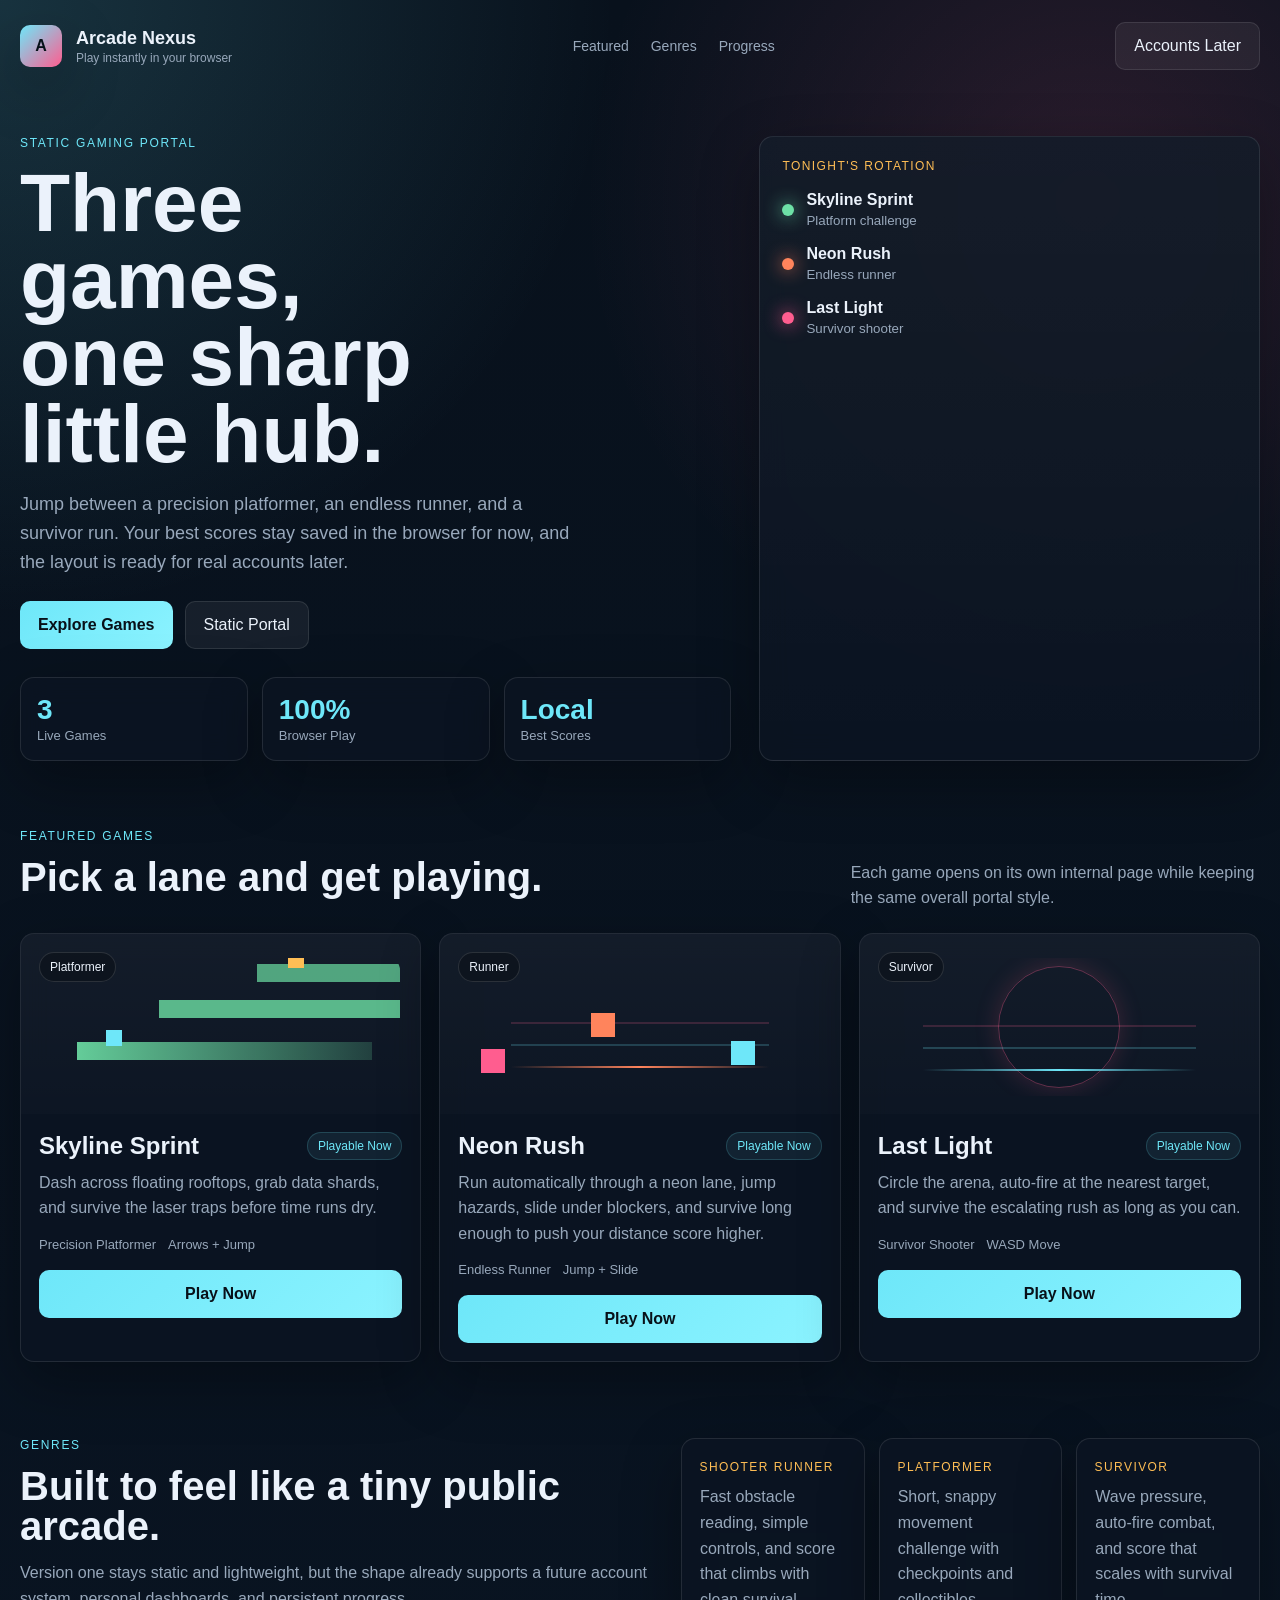
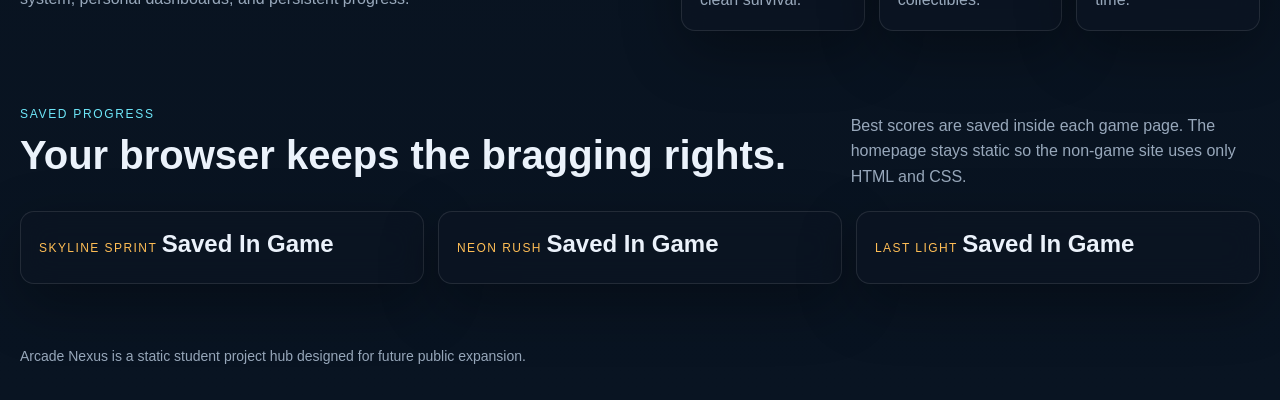
==== commit 2dd3716c: "added added more games and improved the website" ====
--- a/index.html
+++ b/index.html
@@ -3,1238 +3,221 @@
 <head>
     <meta charset="UTF-8">
     <meta name="viewport" content="width=device-width, initial-scale=1.0">
-    <title>Sector Zero</title>
-    <style>
-        :root {
-            --bg: #0b0f14;
-            --panel: rgba(10, 16, 24, 0.82);
-            --panel-border: rgba(255, 255, 255, 0.12);
-            --text: #e8edf3;
-            --muted: #9fb0c4;
-            --accent: #ff6a3d;
-            --accent-2: #ffd166;
-            --danger: #ff4d6d;
-            --ok: #7bd389;
-        }
-
-        * {
-            box-sizing: border-box;
-            margin: 0;
-            padding: 0;
-        }
-
-        body {
-            min-height: 100vh;
-            overflow: hidden;
-            font-family: "Trebuchet MS", "Segoe UI", sans-serif;
-            background:
-                radial-gradient(circle at top, rgba(255, 106, 61, 0.18), transparent 32%),
-                linear-gradient(180deg, #141a22 0%, #080b10 100%);
-            color: var(--text);
-        }
-
-        .game-shell {
-            position: relative;
-            width: 100vw;
-            height: 100vh;
-        }
-
-        canvas {
-            width: 100%;
-            height: 100%;
-            display: block;
-            image-rendering: pixelated;
-        }
-
-        .hud {
-            position: absolute;
-            inset: 0;
-            pointer-events: none;
-        }
-
-        .top-bar {
-            position: absolute;
-            top: 18px;
-            left: 18px;
-            right: 18px;
-            display: flex;
-            justify-content: space-between;
-            gap: 16px;
-        }
-
-        .cluster {
-            display: flex;
-            gap: 12px;
-            flex-wrap: wrap;
-        }
-
-        .panel {
-            min-width: 120px;
-            padding: 10px 14px;
-            background: var(--panel);
-            border: 1px solid var(--panel-border);
-            border-radius: 8px;
-            backdrop-filter: blur(10px);
-            box-shadow: 0 10px 24px rgba(0, 0, 0, 0.25);
-        }
-
-        .label {
-            display: block;
-            font-size: 11px;
-            letter-spacing: 0.08em;
-            text-transform: uppercase;
-            color: var(--muted);
-            margin-bottom: 6px;
-        }
-
-        .value {
-            font-size: 26px;
-            font-weight: 700;
-            line-height: 1;
-        }
-
-        .value.health {
-            color: var(--danger);
-        }
-
-        .value.ammo {
-            color: var(--accent-2);
-        }
-
-        .value.score {
-            color: var(--ok);
-        }
-
-        .bottom-bar {
-            position: absolute;
-            left: 18px;
-            right: 18px;
-            bottom: 18px;
-            display: flex;
-            justify-content: space-between;
-            align-items: end;
-            gap: 16px;
-        }
-
-        .status-panel {
-            max-width: min(560px, calc(100vw - 36px));
-        }
-
-        .status-title {
-            font-size: 14px;
-            text-transform: uppercase;
-            letter-spacing: 0.08em;
-            color: var(--accent-2);
-            margin-bottom: 8px;
-        }
-
-        .status-text {
-            color: var(--text);
-            font-size: 15px;
-            line-height: 1.4;
-        }
-
-        .controls {
-            text-align: right;
-            color: var(--muted);
-            font-size: 13px;
-            line-height: 1.5;
-        }
-
-        .overlay {
-            position: absolute;
-            inset: 0;
-            display: flex;
-            align-items: center;
-            justify-content: center;
-            padding: 24px;
-            background: rgba(4, 7, 11, 0.6);
-            backdrop-filter: blur(10px);
-            pointer-events: auto;
-        }
-
-        .overlay.hidden {
-            display: none;
-        }
-
-        .dialog {
-            width: min(720px, 100%);
-            padding: 28px;
-            background: rgba(8, 12, 18, 0.92);
-            border: 1px solid rgba(255, 255, 255, 0.12);
-            border-radius: 12px;
-            box-shadow: 0 28px 80px rgba(0, 0, 0, 0.42);
-        }
-
-        .eyebrow {
-            color: var(--accent-2);
-            text-transform: uppercase;
-            letter-spacing: 0.14em;
-            font-size: 12px;
-            margin-bottom: 12px;
-        }
-
-        h1 {
-            font-size: clamp(40px, 8vw, 78px);
-            line-height: 0.95;
-            margin-bottom: 18px;
-        }
-
-        .lead {
-            color: var(--muted);
-            font-size: clamp(16px, 2vw, 20px);
-            max-width: 48ch;
-            margin-bottom: 24px;
-            line-height: 1.5;
-        }
-
-        .brief {
-            display: grid;
-            grid-template-columns: repeat(auto-fit, minmax(160px, 1fr));
-            gap: 12px;
-            margin-bottom: 24px;
-        }
-
-        .brief .panel {
-            min-width: 0;
-        }
-
-        .brief .value {
-            font-size: 16px;
-            line-height: 1.3;
-            color: var(--text);
-        }
-
-        .actions {
-            display: flex;
-            gap: 12px;
-            flex-wrap: wrap;
-        }
-
-        button {
-            appearance: none;
-            border: 0;
-            border-radius: 8px;
-            padding: 14px 20px;
-            font-size: 15px;
-            font-weight: 700;
-            cursor: pointer;
-            transition: transform 0.18s ease, opacity 0.18s ease, background 0.18s ease;
-        }
-
-        button:hover {
-            transform: translateY(-1px);
-        }
-
-        button:active {
-            transform: translateY(0);
-        }
-
-        .primary {
-            background: linear-gradient(135deg, var(--accent), #ff835c);
-            color: #fff;
-        }
-
-        .secondary {
-            background: rgba(255, 255, 255, 0.08);
-            color: var(--text);
-            border: 1px solid rgba(255, 255, 255, 0.12);
-        }
-
-        .crosshair {
-            position: absolute;
-            top: 50%;
-            left: 50%;
-            width: 24px;
-            height: 24px;
-            transform: translate(-50%, -50%);
-            pointer-events: none;
-            opacity: 0.94;
-        }
-
-        .crosshair::before,
-        .crosshair::after {
-            content: "";
-            position: absolute;
-            background: rgba(255, 255, 255, 0.96);
-            box-shadow: 0 0 12px rgba(255, 255, 255, 0.24);
-        }
-
-        .crosshair::before {
-            width: 2px;
-            height: 24px;
-            left: 11px;
-            top: 0;
-        }
-
-        .crosshair::after {
-            width: 24px;
-            height: 2px;
-            left: 0;
-            top: 11px;
-        }
-
-        .hit-flash {
-            position: absolute;
-            inset: 0;
-            background: rgba(255, 77, 109, 0.22);
-            pointer-events: none;
-            opacity: 0;
-            transition: opacity 0.08s linear;
-        }
-
-        .hit-flash.visible {
-            opacity: 1;
-        }
-
-        @media (max-width: 720px) {
-            .top-bar,
-            .bottom-bar {
-                left: 12px;
-                right: 12px;
-            }
-
-            .top-bar {
-                top: 12px;
-            }
-
-            .bottom-bar {
-                bottom: 12px;
-                flex-direction: column;
-                align-items: stretch;
-            }
-
-            .controls {
-                text-align: left;
-            }
-
-            .panel {
-                padding: 9px 12px;
-            }
-
-            .value {
-                font-size: 22px;
-            }
-        }
-    </style>
+    <title>Arcade Nexus</title>
+    <link rel="stylesheet" href="assets/css/style.css">
 </head>
-<body>
-    <div class="game-shell">
-        <canvas id="gameCanvas" width="960" height="540" aria-label="Sector Zero game view"></canvas>
-
-        <div class="hud">
-            <div class="top-bar">
-                <div class="cluster">
-                    <div class="panel">
-                        <span class="label">Health</span>
-                        <span class="value health" id="healthValue">100</span>
-                    </div>
-                    <div class="panel">
-                        <span class="label">Ammo</span>
-                        <span class="value ammo" id="ammoValue">12</span>
-                    </div>
-                    <div class="panel">
-                        <span class="label">Armor</span>
-                        <span class="value" id="armorValue">50</span>
-                    </div>
-                </div>
-
-                <div class="cluster">
-                    <div class="panel">
-                        <span class="label">Score</span>
-                        <span class="value score" id="scoreValue">0</span>
-                    </div>
-                    <div class="panel">
-                        <span class="label">Targets</span>
-                        <span class="value" id="targetValue">6</span>
-                    </div>
-                </div>
-            </div>
-
-            <div class="crosshair"></div>
-            <div class="hit-flash" id="hitFlash"></div>
-
-            <div class="bottom-bar">
-                <div class="panel status-panel">
-                    <div class="status-title" id="statusTitle">Sector Zero</div>
-                    <div class="status-text" id="statusText">Clear the arena. Pick up ammo and med packs, keep moving, and line up your shots.</div>
-                </div>
-                <div class="panel controls">
-                    <div>`WASD` move</div>
-                    <div>Mouse look</div>
-                    <div>Click shoot</div>
-                    <div>`R` reload</div>
-                    <div>`Shift` sprint</div>
-                </div>
-            </div>
-        </div>
-
-        <div class="overlay" id="overlay">
-            <div class="dialog">
-                <div class="eyebrow">Retro FPS Prototype</div>
-                <h1>Sector Zero</h1>
-                <p class="lead">One arena, one rifle, six hostiles. This is a proper browser shooter pass: raycast walls, moving enemies, pickups, damage, and a real win or lose loop.</p>
-
-                <div class="brief">
-                    <div class="panel">
-                        <span class="label">Mission</span>
-                        <div class="value">Eliminate every hostile in the facility.</div>
-                    </div>
-                    <div class="panel">
-                        <span class="label">Loadout</span>
-                        <div class="value">12 round magazine, reserve ammo, partial reloads.</div>
-                    </div>
-                    <div class="panel">
-                        <span class="label">Movement</span>
-                        <div class="value">Mouse look, strafe, sprint, collision, enemy pressure.</div>
-                    </div>
-                </div>
-
-                <div class="actions">
-                    <button class="primary" id="startButton">Enter Sector</button>
-                    <button class="secondary" id="restartButton">Restart Run</button>
-                </div>
-            </div>
-        </div>
+<body data-page="home">
+    <div class="site-shell">
+        <header class="top-nav">
+            <a class="brand" href="index.html">
+                <span class="brand-mark">A</span>
+                <span class="brand-text">
+                    <strong>Arcade Nexus</strong>
+                    <small>Play instantly in your browser</small>
+                </span>
+            </a>
+
+            <nav class="nav-links">
+                <a href="#featured">Featured</a>
+                <a href="#genres">Genres</a>
+                <a href="#progress">Progress</a>
+            </nav>
+
+            <span class="ghost-button">Accounts Later</span>
+        </header>
+
+        <main>
+            <section class="hero">
+                <div class="hero-copy">
+                    <p class="eyebrow">Static Gaming Portal</p>
+                    <h1>Three games, one sharp little hub.</h1>
+                    <p class="hero-text">
+                        Jump between a precision platformer, an endless runner, and a survivor run.
+                        Your best scores stay saved in the browser for now, and the layout is ready for real accounts later.
+                    </p>
+
+                    <div class="hero-actions">
+                        <a class="primary-button" href="#featured">Explore Games</a>
+                        <span class="ghost-button">Static Portal</span>
+                    </div>
+
+                    <div class="hero-stats">
+                        <div class="stat-chip">
+                            <span class="stat-value">3</span>
+                            <span class="stat-label">Live Games</span>
+                        </div>
+                        <div class="stat-chip">
+                            <span class="stat-value">100%</span>
+                            <span class="stat-label">Browser Play</span>
+                        </div>
+                        <div class="stat-chip">
+                            <span class="stat-value">Local</span>
+                            <span class="stat-label">Best Scores</span>
+                        </div>
+                    </div>
+                </div>
+
+                <div class="hero-panel">
+                    <div class="hero-preview-card">
+                        <p class="panel-kicker">Tonight's rotation</p>
+                        <div class="mini-list">
+                            <div class="mini-item">
+                                <span class="mini-dot platformer"></span>
+                                <div>
+                                    <strong>Skyline Sprint</strong>
+                                    <small>Platform challenge</small>
+                                </div>
+                            </div>
+                            <div class="mini-item">
+                                <span class="mini-dot arena"></span>
+                                <div>
+                                    <strong>Neon Rush</strong>
+                                    <small>Endless runner</small>
+                                </div>
+                            </div>
+                            <div class="mini-item">
+                                <span class="mini-dot survivor"></span>
+                                <div>
+                                    <strong>Last Light</strong>
+                                    <small>Survivor shooter</small>
+                                </div>
+                            </div>
+                        </div>
+                    </div>
+                </div>
+            </section>
+
+            <section class="section-block" id="featured">
+                <div class="section-heading">
+                    <div>
+                        <p class="eyebrow">Featured Games</p>
+                        <h2>Pick a lane and get playing.</h2>
+                    </div>
+                    <p class="section-copy">
+                        Each game opens on its own internal page while keeping the same overall portal style.
+                    </p>
+                </div>
+
+                <div class="game-grid">
+                    <article class="game-card card-platformer">
+                        <div class="game-art">
+                            <span class="badge">Platformer</span>
+                            <div class="art-lines art-lines-platformer"></div>
+                        </div>
+                        <div class="card-body">
+                            <div class="card-topline">
+                                <h3>Skyline Sprint</h3>
+                                <span class="score-pill">Playable Now</span>
+                            </div>
+                            <p>Dash across floating rooftops, grab data shards, and survive the laser traps before time runs dry.</p>
+                            <div class="card-meta">
+                                <span>Precision Platformer</span>
+                                <span>Arrows + Jump</span>
+                            </div>
+                            <a class="primary-button wide-button" href="games/platformer.html">Play Now</a>
+                        </div>
+                    </article>
+
+                    <article class="game-card card-arena">
+                        <div class="game-art">
+                            <span class="badge">Runner</span>
+                            <div class="art-lines art-lines-arena"></div>
+                        </div>
+                        <div class="card-body">
+                            <div class="card-topline">
+                                <h3>Neon Rush</h3>
+                                <span class="score-pill">Playable Now</span>
+                            </div>
+                            <p>Run automatically through a neon lane, jump hazards, slide under blockers, and survive long enough to push your distance score higher.</p>
+                            <div class="card-meta">
+                                <span>Endless Runner</span>
+                                <span>Jump + Slide</span>
+                            </div>
+                            <a class="primary-button wide-button" href="games/runner.html">Play Now</a>
+                        </div>
+                    </article>
+
+                    <article class="game-card card-survivor">
+                        <div class="game-art">
+                            <span class="badge">Survivor</span>
+                            <div class="art-lines art-lines-survivor"></div>
+                        </div>
+                        <div class="card-body">
+                            <div class="card-topline">
+                                <h3>Last Light</h3>
+                                <span class="score-pill">Playable Now</span>
+                            </div>
+                            <p>Circle the arena, auto-fire at the nearest target, and survive the escalating rush as long as you can.</p>
+                            <div class="card-meta">
+                                <span>Survivor Shooter</span>
+                                <span>WASD Move</span>
+                            </div>
+                            <a class="primary-button wide-button" href="games/survivor.html">Play Now</a>
+                        </div>
+                    </article>
+
+                </div>
+            </section>
+
+            <section class="section-block split-block" id="genres">
+                <div>
+                    <p class="eyebrow">Genres</p>
+                    <h2>Built to feel like a tiny public arcade.</h2>
+                    <p class="section-copy">
+                        Version one stays static and lightweight, but the shape already supports a future account system,
+                        personal dashboards, and persistent progress.
+                    </p>
+                </div>
+
+                <div class="genre-grid">
+                    <div class="genre-panel">
+                        <span class="genre-tag">Shooter</span>
+                        <span class="genre-tag">Runner</span>
+                        <p>Fast obstacle reading, simple controls, and score that climbs with clean survival.</p>
+                    </div>
+                    <div class="genre-panel">
+                        <span class="genre-tag">Platformer</span>
+                        <p>Short, snappy movement challenge with checkpoints and collectibles.</p>
+                    </div>
+                    <div class="genre-panel">
+                        <span class="genre-tag">Survivor</span>
+                        <p>Wave pressure, auto-fire combat, and score that scales with survival time.</p>
+                    </div>
+                </div>
+            </section>
+
+            <section class="section-block progress-block" id="progress">
+                <div class="section-heading">
+                    <div>
+                        <p class="eyebrow">Saved Progress</p>
+                        <h2>Your browser keeps the bragging rights.</h2>
+                    </div>
+                    <p class="section-copy">
+                        Best scores are saved inside each game page. The homepage stays static so the non-game site uses only HTML and CSS.
+                    </p>
+                </div>
+
+                <div class="progress-grid">
+                    <div class="progress-card">
+                        <span class="progress-label">Skyline Sprint</span>
+                        <strong>Saved In Game</strong>
+                    </div>
+                    <div class="progress-card">
+                        <span class="progress-label">Neon Rush</span>
+                        <strong>Saved In Game</strong>
+                    </div>
+                    <div class="progress-card">
+                        <span class="progress-label">Last Light</span>
+                        <strong>Saved In Game</strong>
+                    </div>
+                </div>
+            </section>
+        </main>
+
+        <footer class="site-footer">
+            <p>Arcade Nexus is a static student project hub designed for future public expansion.</p>
+        </footer>
     </div>
 
-    <script>
-        const canvas = document.getElementById("gameCanvas");
-        const ctx = canvas.getContext("2d");
-
-        const overlay = document.getElementById("overlay");
-        const startButton = document.getElementById("startButton");
-        const restartButton = document.getElementById("restartButton");
-
-        const healthValue = document.getElementById("healthValue");
-        const ammoValue = document.getElementById("ammoValue");
-        const armorValue = document.getElementById("armorValue");
-        const scoreValue = document.getElementById("scoreValue");
-        const targetValue = document.getElementById("targetValue");
-        const statusTitle = document.getElementById("statusTitle");
-        const statusText = document.getElementById("statusText");
-        const hitFlash = document.getElementById("hitFlash");
-
-        const map = [
-            [1,1,1,1,1,1,1,1,1,1,1,1,1,1],
-            [1,0,0,0,0,0,2,0,0,0,0,0,0,1],
-            [1,0,1,1,0,0,1,0,0,1,1,0,0,1],
-            [1,0,0,0,0,0,1,0,0,0,1,0,0,1],
-            [1,0,0,1,0,0,0,0,1,0,0,0,0,1],
-            [1,0,0,1,0,0,3,0,1,0,0,1,0,1],
-            [1,0,0,0,0,1,1,0,0,0,0,1,0,1],
-            [1,0,1,0,0,0,0,0,1,0,0,0,0,1],
-            [1,0,1,0,0,1,0,0,1,0,1,0,0,1],
-            [1,0,0,0,0,1,0,0,0,0,1,0,0,1],
-            [1,0,0,1,0,0,0,1,0,0,0,0,4,1],
-            [1,0,0,1,0,0,0,1,0,1,0,0,0,1],
-            [1,0,0,0,0,0,0,0,0,1,0,0,0,1],
-            [1,1,1,1,1,1,1,1,1,1,1,1,1,1]
-        ];
-
-        const wallColors = {
-            1: "#56667a",
-            2: "#8a5cf6",
-            3: "#ff6a3d",
-            4: "#2ec4b6"
-        };
-
-        const floorGradientStops = [
-            { stop: 0, color: "#222b35" },
-            { stop: 1, color: "#11151c" }
-        ];
-
-        const state = {
-            running: false,
-            gameOver: false,
-            win: false,
-            pointerReady: false,
-            score: 0,
-            muzzleFlash: 0,
-            damageFlash: 0,
-            messageTimer: 0,
-            currentMessage: "",
-            player: null,
-            enemies: [],
-            pickups: [],
-            keys: {},
-            lastTime: 0
-        };
-
-        const config = {
-            fov: Math.PI / 3,
-            maxDepth: 18,
-            moveSpeed: 2.8,
-            sprintSpeed: 4,
-            turnSpeed: 2.2,
-            enemySpeed: 1.2,
-            enemyDamage: 12,
-            enemyAttackRange: 0.85,
-            enemyCooldown: 1.15,
-            playerRadius: 0.22,
-            magSize: 12,
-            reloadTime: 1.2,
-            fireCooldown: 0.16,
-            hitScanRange: 10,
-            mouseSensitivity: 0.0026
-        };
-
-        const initialEnemies = [
-            { x: 3.5, y: 2.4, health: 55, speedJitter: 0.05 },
-            { x: 10.5, y: 2.5, health: 55, speedJitter: 0.1 },
-            { x: 7.5, y: 5.5, health: 65, speedJitter: -0.02 },
-            { x: 2.6, y: 8.4, health: 60, speedJitter: 0.08 },
-            { x: 11.4, y: 8.6, health: 60, speedJitter: -0.04 },
-            { x: 11.6, y: 11.5, health: 80, speedJitter: 0 }
-        ];
-
-        const initialPickups = [
-            { x: 2.4, y: 1.6, kind: "ammo", value: 12 },
-            { x: 12.2, y: 3.3, kind: "ammo", value: 8 },
-            { x: 6.5, y: 5.4, kind: "med", value: 30 },
-            { x: 8.4, y: 9.6, kind: "armor", value: 25 },
-            { x: 4.5, y: 12.2, kind: "med", value: 20 }
-        ];
-
-        function resetGame() {
-            state.running = false;
-            state.gameOver = false;
-            state.win = false;
-            state.score = 0;
-            state.muzzleFlash = 0;
-            state.damageFlash = 0;
-            state.messageTimer = 0;
-            state.currentMessage = "";
-
-            state.player = {
-                x: 1.7,
-                y: 1.7,
-                angle: 0,
-                health: 100,
-                armor: 50,
-                ammo: config.magSize,
-                reserveAmmo: 48,
-                fireTimer: 0,
-                reloadTimer: 0
-            };
-
-            state.enemies = initialEnemies.map((enemy, index) => ({
-                id: index,
-                x: enemy.x,
-                y: enemy.y,
-                health: enemy.health,
-                alive: true,
-                attackTimer: 0,
-                speed: config.enemySpeed + enemy.speedJitter,
-                pulse: Math.random() * Math.PI * 2
-            }));
-
-            state.pickups = initialPickups.map((pickup, index) => ({
-                id: index,
-                x: pickup.x,
-                y: pickup.y,
-                kind: pickup.kind,
-                value: pickup.value,
-                active: true
-            }));
-
-            showStatus("Sector Zero", "Clear the arena. Pick up ammo and med packs, keep moving, and line up your shots.");
-            updateHud();
-        }
-
-        function updateHud() {
-            healthValue.textContent = Math.max(0, Math.ceil(state.player.health));
-            armorValue.textContent = Math.max(0, Math.ceil(state.player.armor));
-            ammoValue.textContent = state.player.ammo + " / " + state.player.reserveAmmo;
-            scoreValue.textContent = state.score;
-            targetValue.textContent = state.enemies.filter(enemy => enemy.alive).length;
-        }
-
-        function showStatus(title, text, duration = 2.4) {
-            statusTitle.textContent = title;
-            statusText.textContent = text;
-            state.currentMessage = text;
-            state.messageTimer = duration;
-        }
-
-        function isWall(x, y) {
-            const mapX = Math.floor(x);
-            const mapY = Math.floor(y);
-            if (mapY < 0 || mapY >= map.length || mapX < 0 || mapX >= map[0].length) {
-                return true;
-            }
-            return map[mapY][mapX] !== 0;
-        }
-
-        function movePlayer(delta) {
-            const player = state.player;
-            const sprint = state.keys.Shift ? config.sprintSpeed : config.moveSpeed;
-            const step = sprint * delta;
-
-            let moveX = 0;
-            let moveY = 0;
-
-            const forwardX = Math.cos(player.angle);
-            const forwardY = Math.sin(player.angle);
-            const rightX = Math.cos(player.angle + Math.PI / 2);
-            const rightY = Math.sin(player.angle + Math.PI / 2);
-
-            if (state.keys.w || state.keys.W) {
-                moveX += forwardX * step;
-                moveY += forwardY * step;
-            }
-            if (state.keys.s || state.keys.S) {
-                moveX -= forwardX * step;
-                moveY -= forwardY * step;
-            }
-            if (state.keys.a || state.keys.A) {
-                moveX -= rightX * step;
-                moveY -= rightY * step;
-            }
-            if (state.keys.d || state.keys.D) {
-                moveX += rightX * step;
-                moveY += rightY * step;
-            }
-
-            if (state.keys.ArrowLeft) {
-                player.angle -= config.turnSpeed * delta;
-            }
-            if (state.keys.ArrowRight) {
-                player.angle += config.turnSpeed * delta;
-            }
-
-            tryMove(player, moveX, moveY);
-        }
-
-        function tryMove(entity, moveX, moveY) {
-            const radius = config.playerRadius;
-            const nextX = entity.x + moveX;
-            const nextY = entity.y + moveY;
-
-            if (!collides(nextX, entity.y, radius)) {
-                entity.x = nextX;
-            }
-            if (!collides(entity.x, nextY, radius)) {
-                entity.y = nextY;
-            }
-        }
-
-        function collides(x, y, radius) {
-            const checks = [
-                [x - radius, y - radius],
-                [x + radius, y - radius],
-                [x - radius, y + radius],
-                [x + radius, y + radius]
-            ];
-
-            return checks.some(point => isWall(point[0], point[1]));
-        }
-
-        function updatePlayerTimers(delta) {
-            const player = state.player;
-            player.fireTimer = Math.max(0, player.fireTimer - delta);
-            if (player.reloadTimer > 0) {
-                player.reloadTimer = Math.max(0, player.reloadTimer - delta);
-                if (player.reloadTimer === 0) {
-                    completeReload();
-                }
-            }
-
-            state.muzzleFlash = Math.max(0, state.muzzleFlash - delta * 6);
-            state.damageFlash = Math.max(0, state.damageFlash - delta * 4);
-
-            if (state.messageTimer > 0) {
-                state.messageTimer -= delta;
-                if (state.messageTimer <= 0 && !state.gameOver && !state.win) {
-                    statusTitle.textContent = "Sector Zero";
-                    statusText.textContent = "Keep moving. Hostiles can corner you if you stand still.";
-                }
-            }
-        }
-
-        function reload() {
-            const player = state.player;
-            if (player.reloadTimer > 0 || player.ammo === config.magSize || player.reserveAmmo <= 0 || state.gameOver || state.win) {
-                return;
-            }
-            player.reloadTimer = config.reloadTime;
-            showStatus("Reloading", "Magazine swap in progress.");
-        }
-
-        function completeReload() {
-            const player = state.player;
-            const needed = config.magSize - player.ammo;
-            const taken = Math.min(needed, player.reserveAmmo);
-            player.ammo += taken;
-            player.reserveAmmo -= taken;
-            showStatus("Reloaded", "Back in the fight.", 1.2);
-            updateHud();
-        }
-
-        function takeDamage(amount) {
-            if (state.gameOver || state.win) {
-                return;
-            }
-
-            const player = state.player;
-            let remaining = amount;
-
-            if (player.armor > 0) {
-                const blocked = Math.min(player.armor, remaining * 0.7);
-                player.armor -= blocked;
-                remaining -= blocked;
-            }
-
-            player.health -= remaining;
-            state.damageFlash = 1;
-            hitFlash.classList.add("visible");
-            setTimeout(() => hitFlash.classList.remove("visible"), 80);
-            updateHud();
-
-            if (player.health <= 0) {
-                player.health = 0;
-                endRun(false);
-            }
-        }
-
-        function updateEnemies(delta) {
-            const player = state.player;
-
-            state.enemies.forEach(enemy => {
-                if (!enemy.alive) {
-                    return;
-                }
-
-                enemy.pulse += delta * 4;
-                enemy.attackTimer = Math.max(0, enemy.attackTimer - delta);
-
-                const dx = player.x - enemy.x;
-                const dy = player.y - enemy.y;
-                const distance = Math.hypot(dx, dy);
-
-                if (distance < 0.001) {
-                    return;
-                }
-
-                const seesPlayer = hasLineOfSight(enemy.x, enemy.y, player.x, player.y);
-
-                if (distance > config.enemyAttackRange && seesPlayer) {
-                    const moveStep = enemy.speed * delta;
-                    const moveX = (dx / distance) * moveStep;
-                    const moveY = (dy / distance) * moveStep;
-                    const targetX = enemy.x + moveX;
-                    const targetY = enemy.y + moveY;
-
-                    if (!collides(targetX, enemy.y, 0.2)) {
-                        enemy.x = targetX;
-                    }
-                    if (!collides(enemy.x, targetY, 0.2)) {
-                        enemy.y = targetY;
-                    }
-                }
-
-                if (distance <= config.enemyAttackRange && enemy.attackTimer === 0) {
-                    enemy.attackTimer = config.enemyCooldown;
-                    takeDamage(config.enemyDamage);
-                    showStatus("Under Fire", "Hostile contact at close range.", 1.1);
-                }
-            });
-        }
-
-        function updatePickups() {
-            const player = state.player;
-            state.pickups.forEach(pickup => {
-                if (!pickup.active) {
-                    return;
-                }
-
-                const distance = Math.hypot(player.x - pickup.x, player.y - pickup.y);
-                if (distance > 0.55) {
-                    return;
-                }
-
-                pickup.active = false;
-
-                if (pickup.kind === "ammo") {
-                    player.reserveAmmo += pickup.value;
-                    showStatus("Ammo Cache", "+" + pickup.value + " reserve rounds.", 1.3);
-                } else if (pickup.kind === "med") {
-                    player.health = Math.min(100, player.health + pickup.value);
-                    showStatus("Med Pack", "Recovered " + pickup.value + " health.", 1.3);
-                } else if (pickup.kind === "armor") {
-                    player.armor = Math.min(100, player.armor + pickup.value);
-                    showStatus("Armor Plate", "+" + pickup.value + " armor.", 1.3);
-                }
-
-                updateHud();
-            });
-        }
-
-        function fire() {
-            if (!state.running || state.gameOver || state.win) {
-                return;
-            }
-
-            const player = state.player;
-            if (player.reloadTimer > 0 || player.fireTimer > 0) {
-                return;
-            }
-
-            if (player.ammo <= 0) {
-                showStatus("Dry Fire", "No rounds in the magazine. Hit R to reload.", 1.2);
-                player.fireTimer = 0.2;
-                return;
-            }
-
-            player.ammo -= 1;
-            player.fireTimer = config.fireCooldown;
-            state.muzzleFlash = 1;
-
-            let hitEnemy = null;
-            let bestDistance = Infinity;
-
-            state.enemies.forEach(enemy => {
-                if (!enemy.alive) {
-                    return;
-                }
-
-                const dx = enemy.x - player.x;
-                const dy = enemy.y - player.y;
-                const distance = Math.hypot(dx, dy);
-                if (distance > config.hitScanRange) {
-                    return;
-                }
-
-                const angleToEnemy = Math.atan2(dy, dx);
-                const angleDiff = normalizeAngle(angleToEnemy - player.angle);
-                const aimWindow = Math.max(0.05, 0.2 / Math.max(distance, 1));
-
-                if (Math.abs(angleDiff) > aimWindow) {
-                    return;
-                }
-
-                if (!hasLineOfSight(player.x, player.y, enemy.x, enemy.y)) {
-                    return;
-                }
-
-                if (distance < bestDistance) {
-                    bestDistance = distance;
-                    hitEnemy = enemy;
-                }
-            });
-
-            if (hitEnemy) {
-                const damage = 26 + Math.floor(Math.random() * 16);
-                hitEnemy.health -= damage;
-                showStatus("Hit Confirmed", "Target took " + damage + " damage.", 0.9);
-
-                if (hitEnemy.health <= 0) {
-                    hitEnemy.alive = false;
-                    state.score += 100;
-                    showStatus("Target Down", "Hostile neutralized.", 1.1);
-                } else {
-                    state.score += 20;
-                }
-            } else {
-                showStatus("Shot Fired", "Adjust your aim and keep pressure.", 0.7);
-            }
-
-            updateHud();
-            checkWinState();
-        }
-
-        function checkWinState() {
-            if (state.enemies.every(enemy => !enemy.alive)) {
-                endRun(true);
-            }
-        }
-
-        function endRun(win) {
-            state.running = false;
-            state.gameOver = !win;
-            state.win = win;
-            overlay.classList.remove("hidden");
-
-            const dialogTitle = overlay.querySelector("h1");
-            const eyebrow = overlay.querySelector(".eyebrow");
-            const lead = overlay.querySelector(".lead");
-
-            if (win) {
-                eyebrow.textContent = "Arena Cleared";
-                dialogTitle.textContent = "Sector Secure";
-                lead.textContent = "Every hostile is down. Tight work. Restart for another run and shave time off your clear.";
-                showStatus("Victory", "Arena clear. Score " + state.score + ".", 999);
-            } else {
-                eyebrow.textContent = "Run Failed";
-                dialogTitle.textContent = "You Were Overrun";
-                lead.textContent = "The facility pushed back harder than expected. Restart and keep your distance on close corners.";
-                showStatus("Mission Failed", "You were eliminated.", 999);
-            }
-        }
-
-        function hasLineOfSight(x1, y1, x2, y2) {
-            const dx = x2 - x1;
-            const dy = y2 - y1;
-            const distance = Math.hypot(dx, dy);
-            const steps = Math.max(3, Math.ceil(distance * 16));
-
-            for (let i = 1; i < steps; i++) {
-                const t = i / steps;
-                const x = x1 + dx * t;
-                const y = y1 + dy * t;
-                if (isWall(x, y)) {
-                    return false;
-                }
-            }
-
-            return true;
-        }
-
-        function normalizeAngle(angle) {
-            while (angle < -Math.PI) {
-                angle += Math.PI * 2;
-            }
-            while (angle > Math.PI) {
-                angle -= Math.PI * 2;
-            }
-            return angle;
-        }
-
-        function castRay(angle) {
-            const player = state.player;
-            const stepSize = 0.02;
-            let distance = 0;
-
-            while (distance < config.maxDepth) {
-                const testX = player.x + Math.cos(angle) * distance;
-                const testY = player.y + Math.sin(angle) * distance;
-
-                if (isWall(testX, testY)) {
-                    const tile = map[Math.floor(testY)][Math.floor(testX)];
-                    return {
-                        distance,
-                        tile,
-                        hitX: testX,
-                        hitY: testY
-                    };
-                }
-
-                distance += stepSize;
-            }
-
-            return {
-                distance: config.maxDepth,
-                tile: 1,
-                hitX: player.x + Math.cos(angle) * config.maxDepth,
-                hitY: player.y + Math.sin(angle) * config.maxDepth
-            };
-        }
-
-        function resizeCanvas() {
-            const ratio = window.devicePixelRatio || 1;
-            const width = Math.max(640, window.innerWidth);
-            const height = Math.max(420, window.innerHeight);
-            canvas.width = Math.floor(width * ratio);
-            canvas.height = Math.floor(height * ratio);
-            canvas.style.width = width + "px";
-            canvas.style.height = height + "px";
-            ctx.setTransform(1, 0, 0, 1, 0, 0);
-            ctx.scale(ratio, ratio);
-        }
-
-        function drawBackground(width, height) {
-            const sky = ctx.createLinearGradient(0, 0, 0, height * 0.6);
-            sky.addColorStop(0, "#28374a");
-            sky.addColorStop(0.55, "#1b2633");
-            sky.addColorStop(1, "#0f1720");
-            ctx.fillStyle = sky;
-            ctx.fillRect(0, 0, width, height * 0.55);
-
-            const floor = ctx.createLinearGradient(0, height * 0.55, 0, height);
-            floorGradientStops.forEach(stop => floor.addColorStop(stop.stop, stop.color));
-            ctx.fillStyle = floor;
-            ctx.fillRect(0, height * 0.55, width, height * 0.45);
-        }
-
-        function drawWorld() {
-            const width = parseFloat(canvas.style.width) || window.innerWidth;
-            const height = parseFloat(canvas.style.height) || window.innerHeight;
-            ctx.clearRect(0, 0, width, height);
-            drawBackground(width, height);
-
-            const zBuffer = new Array(width);
-
-            for (let x = 0; x < width; x++) {
-                const rayAngle = state.player.angle - config.fov / 2 + (x / width) * config.fov;
-                const ray = castRay(rayAngle);
-                const correctedDistance = ray.distance * Math.cos(rayAngle - state.player.angle);
-                zBuffer[x] = correctedDistance;
-
-                const wallHeight = Math.min(height, (height / Math.max(correctedDistance, 0.0001)) * 0.9);
-                const wallTop = (height - wallHeight) / 2;
-                const shade = Math.max(0.18, 1 - correctedDistance / config.maxDepth);
-                const color = hexToRgb(wallColors[ray.tile] || wallColors[1]);
-                const edgeFactor = ((ray.hitX + ray.hitY) % 1);
-                const edgeShade = 0.82 + Math.abs(edgeFactor - 0.5) * 0.35;
-                ctx.fillStyle = "rgb(" +
-                    Math.floor(color.r * shade * edgeShade) + "," +
-                    Math.floor(color.g * shade * edgeShade) + "," +
-                    Math.floor(color.b * shade * edgeShade) + ")";
-
-                ctx.fillRect(x, wallTop, 1, wallHeight);
-
-                ctx.fillStyle = "rgba(0, 0, 0, " + Math.min(0.65, correctedDistance / config.maxDepth) + ")";
-                ctx.fillRect(x, wallTop + wallHeight, 1, height - wallTop - wallHeight);
-            }
-
-            drawSprites(zBuffer, width, height);
-            drawWeapon(width, height);
-        }
-
-        function drawSprites(zBuffer, width, height) {
-            const sprites = [];
-
-            state.pickups.forEach(pickup => {
-                if (!pickup.active) {
-                    return;
-                }
-                sprites.push({
-                    x: pickup.x,
-                    y: pickup.y,
-                    type: "pickup",
-                    pickup
-                });
-            });
-
-            state.enemies.forEach(enemy => {
-                if (!enemy.alive) {
-                    return;
-                }
-                sprites.push({
-                    x: enemy.x,
-                    y: enemy.y,
-                    type: "enemy",
-                    enemy
-                });
-            });
-
-            sprites.sort((a, b) => {
-                const da = Math.hypot(state.player.x - a.x, state.player.y - a.y);
-                const db = Math.hypot(state.player.x - b.x, state.player.y - b.y);
-                return db - da;
-            });
-
-            sprites.forEach(sprite => {
-                const dx = sprite.x - state.player.x;
-                const dy = sprite.y - state.player.y;
-                const distance = Math.hypot(dx, dy);
-                const angle = normalizeAngle(Math.atan2(dy, dx) - state.player.angle);
-
-                if (Math.abs(angle) > config.fov * 0.7 || distance < 0.2) {
-                    return;
-                }
-
-                const size = Math.min(height * 0.9, (height / distance) * (sprite.type === "enemy" ? 0.75 : 0.4));
-                const screenX = width / 2 + Math.tan(angle) * (width / 2) / Math.tan(config.fov / 2);
-                const left = Math.floor(screenX - size / 2);
-                const top = Math.floor(height / 2 - size / (sprite.type === "enemy" ? 1.9 : 2.4));
-
-                for (let stripe = 0; stripe < size; stripe++) {
-                    const column = left + stripe;
-                    if (column < 0 || column >= width) {
-                        continue;
-                    }
-                    if (distance >= zBuffer[column]) {
-                        continue;
-                    }
-
-                    if (sprite.type === "enemy") {
-                        const bodyPulse = 0.9 + Math.sin(sprite.enemy.pulse) * 0.1;
-                        ctx.fillStyle = "rgba(255, " + Math.floor(60 * bodyPulse) + ", " + Math.floor(60 * bodyPulse) + ", 0.92)";
-                    } else if (sprite.pickup.kind === "med") {
-                        ctx.fillStyle = "rgba(123, 211, 137, 0.94)";
-                    } else if (sprite.pickup.kind === "ammo") {
-                        ctx.fillStyle = "rgba(255, 209, 102, 0.94)";
-                    } else {
-                        ctx.fillStyle = "rgba(120, 190, 255, 0.94)";
-                    }
-
-                    ctx.fillRect(column, top, 1, size);
-                }
-
-                if (sprite.type === "enemy") {
-                    const eyeY = top + size * 0.28;
-                    const eyeOffset = size * 0.16;
-                    ctx.fillStyle = "#ffffff";
-                    ctx.fillRect(screenX - eyeOffset, eyeY, size * 0.08, size * 0.08);
-                    ctx.fillRect(screenX + eyeOffset - size * 0.08, eyeY, size * 0.08, size * 0.08);
-
-                    const hpRatio = Math.max(0, sprite.enemy.health) / 80;
-                    ctx.fillStyle = "rgba(0, 0, 0, 0.45)";
-                    ctx.fillRect(screenX - size * 0.28, top - 12, size * 0.56, 6);
-                    ctx.fillStyle = "#7bd389";
-                    ctx.fillRect(screenX - size * 0.28, top - 12, size * 0.56 * hpRatio, 6);
-                } else {
-                    ctx.fillStyle = "rgba(255,255,255,0.85)";
-                    ctx.fillRect(screenX - 3, top + size * 0.3, 6, 6);
-                }
-            });
-        }
-
-        function drawWeapon(width, height) {
-            const bob = state.running ? Math.sin(performance.now() * 0.01) * 6 : 0;
-            const muzzle = state.muzzleFlash;
-
-            ctx.save();
-            ctx.translate(width / 2, height);
-
-            ctx.fillStyle = "#2a2f38";
-            ctx.beginPath();
-            ctx.moveTo(-160, 0);
-            ctx.lineTo(-110, -70 + bob);
-            ctx.lineTo(-24, -80 + bob);
-            ctx.lineTo(22, -84 + bob);
-            ctx.lineTo(108, -74 + bob);
-            ctx.lineTo(150, 0);
-            ctx.closePath();
-            ctx.fill();
-
-            ctx.fillStyle = "#4b5563";
-            ctx.fillRect(-34, -118 + bob, 68, 44);
-            ctx.fillStyle = "#1b2028";
-            ctx.fillRect(18, -142 + bob, 120, 24);
-            ctx.fillStyle = "#d1d5db";
-            ctx.fillRect(116, -138 + bob, 30, 16);
-
-            if (muzzle > 0) {
-                ctx.fillStyle = "rgba(255, 209, 102, " + muzzle + ")";
-                ctx.beginPath();
-                ctx.moveTo(148, -130 + bob);
-                ctx.lineTo(196, -150 + bob);
-                ctx.lineTo(180, -126 + bob);
-                ctx.lineTo(206, -112 + bob);
-                ctx.lineTo(174, -108 + bob);
-                ctx.lineTo(192, -82 + bob);
-                ctx.lineTo(150, -98 + bob);
-                ctx.closePath();
-                ctx.fill();
-            }
-
-            ctx.restore();
-        }
-
-        function hexToRgb(hex) {
-            const stripped = hex.replace("#", "");
-            const int = parseInt(stripped, 16);
-            return {
-                r: (int >> 16) & 255,
-                g: (int >> 8) & 255,
-                b: int & 255
-            };
-        }
-
-        function update(delta) {
-            if (!state.running || state.gameOver || state.win) {
-                updatePlayerTimers(delta);
-                updateHud();
-                return;
-            }
-
-            movePlayer(delta);
-            updatePlayerTimers(delta);
-            updateEnemies(delta);
-            updatePickups();
-            updateHud();
-        }
-
-        function loop(timestamp) {
-            if (!state.lastTime) {
-                state.lastTime = timestamp;
-            }
-
-            const delta = Math.min(0.033, (timestamp - state.lastTime) / 1000);
-            state.lastTime = timestamp;
-
-            update(delta);
-            drawWorld();
-            requestAnimationFrame(loop);
-        }
-
-        function startGame(resetRun = true) {
-            if (resetRun) {
-                resetGame();
-            }
-            state.running = true;
-            overlay.classList.add("hidden");
-            lockPointer();
-            showStatus("Mission Live", "Sweep the arena and survive the push.");
-        }
-
-        function lockPointer() {
-            canvas.requestPointerLock = canvas.requestPointerLock || canvas.mozRequestPointerLock;
-            if (canvas.requestPointerLock) {
-                canvas.requestPointerLock();
-            }
-        }
-
-        document.addEventListener("pointerlockchange", () => {
-            state.pointerReady = document.pointerLockElement === canvas;
-        });
-
-        document.addEventListener("mousemove", event => {
-            if (!state.pointerReady || !state.running || state.gameOver || state.win) {
-                return;
-            }
-            state.player.angle += event.movementX * config.mouseSensitivity;
-        });
-
-        document.addEventListener("keydown", event => {
-            state.keys[event.key] = true;
-
-            if (event.key === "r" || event.key === "R") {
-                reload();
-            }
-
-            if (event.key === "Escape" && state.running && !state.gameOver && !state.win) {
-                overlay.classList.remove("hidden");
-                showStatus("Paused", "Click Enter Sector to resume and lock the mouse again.", 999);
-                state.running = false;
-            }
-        });
-
-        document.addEventListener("keyup", event => {
-            state.keys[event.key] = false;
-        });
-
-        canvas.addEventListener("click", () => {
-            if (!state.pointerReady && !state.gameOver && !state.win) {
-                lockPointer();
-            }
-
-            if (!state.running && !state.gameOver && !state.win) {
-                state.running = true;
-                overlay.classList.add("hidden");
-                showStatus("Mission Live", "Back in the fight.");
-            }
-
-            fire();
-        });
-
-        startButton.addEventListener("click", () => {
-            const shouldReset = state.gameOver || state.win || state.score === 0;
-            startGame(shouldReset);
-        });
-
-        restartButton.addEventListener("click", () => startGame(true));
-
-        window.addEventListener("resize", () => {
-            resizeCanvas();
-            drawWorld();
-        });
-
-        resetGame();
-        resizeCanvas();
-        requestAnimationFrame(loop);
-    </script>
 </body>
 </html>
--- a/assets/css/style.css
+++ b/assets/css/style.css
@@ -0,0 +1,779 @@
+:root {
+    --bg: #07111d;
+    --bg-2: #0d1828;
+    --surface: rgba(12, 21, 34, 0.9);
+    --surface-strong: rgba(15, 26, 42, 0.98);
+    --border: rgba(255, 255, 255, 0.1);
+    --text: #ebf2fb;
+    --muted: #98a8bb;
+    --accent: #6ee7f9;
+    --accent-2: #ff5d8f;
+    --accent-3: #ffbe55;
+    --success: #6de0a6;
+    --shadow: 0 20px 60px rgba(0, 0, 0, 0.32);
+}
+
+* {
+    box-sizing: border-box;
+    margin: 0;
+    padding: 0;
+}
+
+html {
+    scroll-behavior: smooth;
+}
+
+body {
+    min-height: 100vh;
+    font-family: "Segoe UI", "Trebuchet MS", sans-serif;
+    color: var(--text);
+    background:
+        radial-gradient(circle at top left, rgba(110, 231, 249, 0.16), transparent 26%),
+        radial-gradient(circle at 85% 10%, rgba(255, 93, 143, 0.14), transparent 24%),
+        linear-gradient(180deg, #08111c 0%, #091422 100%);
+}
+
+a {
+    color: inherit;
+    text-decoration: none;
+}
+
+button,
+input {
+    font: inherit;
+}
+
+button {
+    border: 0;
+    cursor: pointer;
+}
+
+.site-shell {
+    width: min(1240px, calc(100% - 32px));
+    margin: 0 auto;
+}
+
+.top-nav {
+    display: flex;
+    align-items: center;
+    justify-content: space-between;
+    gap: 20px;
+    padding: 22px 0;
+}
+
+.brand {
+    display: flex;
+    align-items: center;
+    gap: 14px;
+}
+
+.brand-mark {
+    display: grid;
+    place-items: center;
+    width: 42px;
+    height: 42px;
+    border-radius: 10px;
+    font-weight: 800;
+    background: linear-gradient(135deg, var(--accent), var(--accent-2));
+    color: #061018;
+    box-shadow: var(--shadow);
+}
+
+.brand-text {
+    display: flex;
+    flex-direction: column;
+    gap: 2px;
+}
+
+.brand-text strong {
+    font-size: 18px;
+}
+
+.brand-text small {
+    color: var(--muted);
+    font-size: 12px;
+}
+
+.nav-links {
+    display: flex;
+    gap: 22px;
+    color: var(--muted);
+    font-size: 14px;
+}
+
+.nav-links a:hover,
+.ghost-button:hover,
+.primary-button:hover {
+    opacity: 0.92;
+}
+
+.hero {
+    display: grid;
+    grid-template-columns: 1.35fr 0.95fr;
+    gap: 28px;
+    padding: 44px 0 30px;
+}
+
+.hero-copy,
+.hero-panel,
+.section-block,
+.game-page-panel,
+.game-shell {
+    position: relative;
+}
+
+.eyebrow {
+    font-size: 12px;
+    text-transform: uppercase;
+    letter-spacing: 0.14em;
+    color: var(--accent);
+    margin-bottom: 14px;
+}
+
+h1 {
+    font-size: clamp(42px, 8vw, 82px);
+    line-height: 0.94;
+    max-width: 9ch;
+    margin-bottom: 18px;
+}
+
+h2 {
+    font-size: clamp(26px, 4vw, 40px);
+    line-height: 1;
+    margin-bottom: 14px;
+}
+
+.hero-text,
+.section-copy,
+.card-body p,
+.genre-panel p,
+.game-page-copy,
+.game-caption {
+    color: var(--muted);
+    line-height: 1.6;
+}
+
+.hero-text {
+    max-width: 56ch;
+    font-size: 18px;
+    margin-bottom: 24px;
+}
+
+.hero-actions,
+.auth-actions,
+.card-meta,
+.page-actions {
+    display: flex;
+    gap: 12px;
+    flex-wrap: wrap;
+}
+
+.primary-button,
+.ghost-button,
+.secondary-button {
+    display: inline-flex;
+    align-items: center;
+    justify-content: center;
+    min-height: 48px;
+    padding: 0 18px;
+    border-radius: 10px;
+    transition: transform 0.16s ease, background 0.16s ease, opacity 0.16s ease;
+}
+
+.primary-button {
+    color: #081018;
+    background: linear-gradient(135deg, var(--accent), #8bf3ff);
+    font-weight: 700;
+}
+
+.ghost-button,
+.secondary-button {
+    background: rgba(255, 255, 255, 0.06);
+    color: var(--text);
+    border: 1px solid var(--border);
+}
+
+.primary-button:hover,
+.ghost-button:hover,
+.secondary-button:hover {
+    transform: translateY(-1px);
+}
+
+.hero-stats,
+.progress-grid,
+.genre-grid {
+    display: grid;
+    gap: 14px;
+}
+
+.hero-stats {
+    grid-template-columns: repeat(3, minmax(0, 1fr));
+    margin-top: 28px;
+}
+
+.stat-chip,
+.hero-preview-card,
+.game-card,
+.genre-panel,
+.progress-card,
+.auth-modal,
+.game-info-card,
+.hud-panel,
+.game-surface {
+    background: var(--surface);
+    border: 1px solid var(--border);
+    border-radius: 14px;
+    box-shadow: var(--shadow);
+    backdrop-filter: blur(14px);
+}
+
+.stat-chip {
+    padding: 16px;
+}
+
+.stat-value {
+    display: block;
+    font-size: 28px;
+    font-weight: 800;
+    color: var(--accent);
+}
+
+.stat-label {
+    color: var(--muted);
+    font-size: 13px;
+}
+
+.hero-preview-card {
+    min-height: 100%;
+    padding: 22px;
+    background:
+        linear-gradient(180deg, rgba(255, 255, 255, 0.03), transparent),
+        var(--surface);
+}
+
+.panel-kicker {
+    color: var(--accent-3);
+    text-transform: uppercase;
+    letter-spacing: 0.12em;
+    font-size: 12px;
+    margin-bottom: 18px;
+}
+
+.mini-list {
+    display: grid;
+    gap: 16px;
+}
+
+.mini-item {
+    display: flex;
+    align-items: center;
+    gap: 12px;
+}
+
+.mini-item strong {
+    display: block;
+    margin-bottom: 2px;
+}
+
+.mini-item small {
+    color: var(--muted);
+}
+
+.mini-dot {
+    width: 12px;
+    height: 12px;
+    border-radius: 999px;
+    box-shadow: 0 0 18px currentColor;
+}
+
+.mini-dot.shooter {
+    color: var(--accent-2);
+    background: currentColor;
+}
+
+.mini-dot.platformer {
+    color: var(--success);
+    background: currentColor;
+}
+
+.mini-dot.racing {
+    color: var(--accent-3);
+    background: currentColor;
+}
+
+.mini-dot.arena {
+    color: #ff845c;
+    background: currentColor;
+}
+
+.mini-dot.survivor {
+    color: var(--accent-2);
+    background: currentColor;
+}
+
+.section-block {
+    padding: 38px 0;
+}
+
+.section-heading {
+    display: flex;
+    justify-content: space-between;
+    gap: 18px;
+    align-items: end;
+    margin-bottom: 22px;
+}
+
+.section-heading .section-copy {
+    max-width: 46ch;
+}
+
+.game-grid {
+    display: grid;
+    grid-template-columns: repeat(3, minmax(0, 1fr));
+    gap: 18px;
+}
+
+.game-card {
+    overflow: hidden;
+}
+
+.game-art {
+    position: relative;
+    height: 180px;
+    padding: 18px;
+    background: linear-gradient(180deg, rgba(255, 255, 255, 0.04), rgba(255, 255, 255, 0.01));
+}
+
+.badge {
+    display: inline-flex;
+    align-items: center;
+    padding: 7px 10px;
+    border-radius: 999px;
+    font-size: 12px;
+    background: rgba(0, 0, 0, 0.24);
+    border: 1px solid rgba(255, 255, 255, 0.12);
+}
+
+.art-lines {
+    position: absolute;
+    inset: 24px 20px 18px;
+    border-radius: 12px;
+    overflow: hidden;
+}
+
+.art-lines::before,
+.art-lines::after {
+    content: "";
+    position: absolute;
+}
+
+.art-lines-shooter::before {
+    inset: auto 8% 18% 8%;
+    height: 2px;
+    background: linear-gradient(90deg, transparent, var(--accent-2), transparent);
+    box-shadow: 0 -24px 0 rgba(255, 93, 143, 0.4), 0 -48px 0 rgba(110, 231, 249, 0.3);
+}
+
+.art-lines-shooter::after {
+    width: 120px;
+    height: 120px;
+    right: 10%;
+    top: 12%;
+    border-radius: 50%;
+    border: 1px solid rgba(255, 93, 143, 0.45);
+    box-shadow: 0 0 24px rgba(255, 93, 143, 0.25);
+}
+
+.art-lines-platformer::before {
+    inset: auto 8% 26% 10%;
+    height: 18px;
+    background: linear-gradient(90deg, rgba(109, 224, 166, 0.9), rgba(109, 224, 166, 0.2));
+    box-shadow: 82px -42px 0 0 rgba(109, 224, 166, 0.8), 180px -78px 0 0 rgba(109, 224, 166, 0.7);
+}
+
+.art-lines-platformer::after {
+    width: 16px;
+    height: 16px;
+    left: 18%;
+    bottom: 36%;
+    background: var(--accent);
+    box-shadow: 182px -78px 0 var(--accent-3);
+}
+
+.art-lines-racing::before {
+    inset: 10% 44% 10% 44%;
+    background: linear-gradient(180deg, transparent, rgba(255, 190, 85, 0.75), transparent);
+}
+
+.art-lines-racing::after {
+    inset: 16% 18% 16% 18%;
+    border-left: 1px solid rgba(255, 255, 255, 0.12);
+    border-right: 1px solid rgba(255, 255, 255, 0.12);
+    transform: perspective(500px) rotateX(58deg);
+}
+
+.art-lines-arena::before {
+    inset: auto 14% 20% 14%;
+    height: 2px;
+    background: linear-gradient(90deg, transparent, #ff845c, transparent);
+    box-shadow: 0 -22px 0 rgba(110, 231, 249, 0.2), 0 -44px 0 rgba(255, 93, 143, 0.18);
+}
+
+.art-lines-arena::after {
+    width: 24px;
+    height: 24px;
+    right: 18%;
+    bottom: 22%;
+    background: #6ee7f9;
+    box-shadow: -140px -28px 0 #ff845c, -250px 8px 0 #ff5d8f;
+}
+
+.art-lines-survivor::before {
+    width: 120px;
+    height: 120px;
+    left: 50%;
+    top: 50%;
+    transform: translate(-50%, -50%);
+    border-radius: 50%;
+    border: 1px solid rgba(255, 93, 143, 0.35);
+    box-shadow: 0 0 24px rgba(255, 93, 143, 0.18);
+}
+
+.art-lines-survivor::after {
+    inset: auto 12% 18% 12%;
+    height: 2px;
+    background: linear-gradient(90deg, transparent, var(--accent), transparent);
+    box-shadow: 0 -22px 0 rgba(110, 231, 249, 0.22), 0 -44px 0 rgba(255, 93, 143, 0.18);
+}
+
+
+.card-body {
+    padding: 18px;
+}
+
+.card-topline {
+    display: flex;
+    justify-content: space-between;
+    gap: 12px;
+    align-items: center;
+    margin-bottom: 10px;
+}
+
+.card-topline h3 {
+    font-size: 24px;
+}
+
+.score-pill {
+    flex-shrink: 0;
+    padding: 6px 10px;
+    border-radius: 999px;
+    font-size: 12px;
+    color: var(--accent);
+    background: rgba(110, 231, 249, 0.08);
+    border: 1px solid rgba(110, 231, 249, 0.18);
+}
+
+.card-meta {
+    color: var(--muted);
+    font-size: 13px;
+    margin: 16px 0 18px;
+}
+
+.wide-button {
+    width: 100%;
+}
+
+.split-block {
+    display: grid;
+    grid-template-columns: 1.1fr 1fr;
+    gap: 24px;
+    align-items: start;
+}
+
+.genre-grid,
+.progress-grid {
+    grid-template-columns: repeat(3, minmax(0, 1fr));
+}
+
+.genre-panel,
+.progress-card {
+    padding: 18px;
+}
+
+.genre-tag,
+.progress-label {
+    display: inline-block;
+    margin-bottom: 10px;
+    color: var(--accent-3);
+    text-transform: uppercase;
+    font-size: 12px;
+    letter-spacing: 0.12em;
+}
+
+.progress-card strong {
+    font-size: 24px;
+}
+
+.site-footer {
+    padding: 26px 0 36px;
+    color: var(--muted);
+    font-size: 14px;
+}
+
+.modal-backdrop {
+    position: fixed;
+    inset: 0;
+    display: grid;
+    place-items: center;
+    padding: 20px;
+    background: rgba(4, 10, 16, 0.72);
+    z-index: 40;
+}
+
+.hidden {
+    display: none !important;
+}
+
+.auth-modal {
+    position: relative;
+    width: min(540px, 100%);
+    padding: 26px;
+    background: var(--surface-strong);
+}
+
+.auth-grid {
+    display: grid;
+    gap: 14px;
+    margin: 20px 0;
+}
+
+.auth-grid label {
+    display: grid;
+    gap: 8px;
+    color: var(--muted);
+    font-size: 14px;
+}
+
+.auth-grid input {
+    min-height: 46px;
+    padding: 0 14px;
+    border-radius: 10px;
+    border: 1px solid var(--border);
+    background: rgba(255, 255, 255, 0.04);
+    color: var(--text);
+}
+
+.close-button {
+    position: absolute;
+    top: 12px;
+    right: 12px;
+    width: 34px;
+    height: 34px;
+    border-radius: 999px;
+    background: rgba(255, 255, 255, 0.08);
+    color: var(--text);
+}
+
+.game-page {
+    width: min(1320px, calc(100% - 28px));
+    margin: 0 auto;
+    padding-bottom: 26px;
+}
+
+.page-hero {
+    display: grid;
+    grid-template-columns: 1fr auto;
+    gap: 18px;
+    padding: 24px 0 18px;
+    align-items: end;
+}
+
+.page-title {
+    font-size: clamp(34px, 5vw, 56px);
+    max-width: none;
+    margin-bottom: 10px;
+}
+
+.page-layout {
+    display: grid;
+    grid-template-columns: minmax(0, 1fr) 320px;
+    gap: 18px;
+}
+
+.game-surface {
+    padding: 14px;
+}
+
+.canvas-wrap {
+    position: relative;
+    border-radius: 14px;
+    overflow: hidden;
+    border: 1px solid rgba(255, 255, 255, 0.08);
+    background: #050a12;
+}
+
+.game-canvas {
+    display: block;
+    width: 100%;
+    max-width: 100%;
+    aspect-ratio: 16 / 9;
+    background: #030811;
+}
+
+.hud-row {
+    display: flex;
+    gap: 12px;
+    flex-wrap: wrap;
+    margin-top: 14px;
+}
+
+.hud-panel {
+    padding: 12px 14px;
+    min-width: 120px;
+}
+
+.hud-label {
+    display: block;
+    color: var(--muted);
+    font-size: 11px;
+    text-transform: uppercase;
+    letter-spacing: 0.1em;
+    margin-bottom: 6px;
+}
+
+.hud-value {
+    font-size: 24px;
+    font-weight: 800;
+}
+
+.game-info-card {
+    padding: 18px;
+    margin-bottom: 18px;
+}
+
+.game-info-card h3 {
+    font-size: 20px;
+    margin-bottom: 8px;
+}
+
+.info-list {
+    display: grid;
+    gap: 10px;
+    color: var(--muted);
+    font-size: 14px;
+    line-height: 1.5;
+}
+
+.status-box {
+    margin-top: 14px;
+    padding: 14px;
+    border-radius: 12px;
+    border: 1px solid rgba(255, 255, 255, 0.08);
+    background: rgba(255, 255, 255, 0.04);
+}
+
+.status-box strong {
+    display: block;
+    margin-bottom: 6px;
+}
+
+.canvas-overlay {
+    position: absolute;
+    inset: 0;
+    display: grid;
+    place-items: center;
+    padding: 18px;
+    background: rgba(2, 7, 12, 0.58);
+}
+
+.overlay-card {
+    width: min(520px, 100%);
+    padding: 24px;
+    border-radius: 14px;
+    background: rgba(8, 15, 25, 0.96);
+    border: 1px solid var(--border);
+    box-shadow: var(--shadow);
+}
+
+.overlay-card h2 {
+    margin-bottom: 10px;
+}
+
+.overlay-card p {
+    color: var(--muted);
+    margin-bottom: 18px;
+    line-height: 1.6;
+}
+
+.canvas-message {
+    position: absolute;
+    left: 18px;
+    bottom: 18px;
+    padding: 10px 14px;
+    border-radius: 10px;
+    background: rgba(7, 12, 20, 0.82);
+    border: 1px solid rgba(255, 255, 255, 0.1);
+    color: var(--text);
+    font-size: 14px;
+}
+
+.back-link {
+    display: inline-flex;
+    align-items: center;
+    gap: 8px;
+    color: var(--muted);
+    font-size: 14px;
+}
+
+.back-link:hover {
+    color: var(--text);
+}
+
+@media (max-width: 1080px) {
+    .game-grid,
+    .progress-grid,
+    .genre-grid {
+        grid-template-columns: 1fr;
+    }
+
+    .hero,
+    .split-block,
+    .page-layout,
+    .section-heading {
+        grid-template-columns: 1fr;
+    }
+
+    .section-heading {
+        display: grid;
+    }
+
+    .page-layout {
+        display: grid;
+    }
+}
+
+@media (max-width: 780px) {
+    .site-shell,
+    .game-page {
+        width: min(100% - 18px, 100%);
+    }
+
+    .top-nav,
+    .page-hero {
+        display: grid;
+        gap: 14px;
+    }
+
+    .nav-links {
+        flex-wrap: wrap;
+        gap: 14px;
+    }
+
+    .hero-stats {
+        grid-template-columns: 1fr;
+    }
+
+    .game-art {
+        height: 150px;
+    }
+}
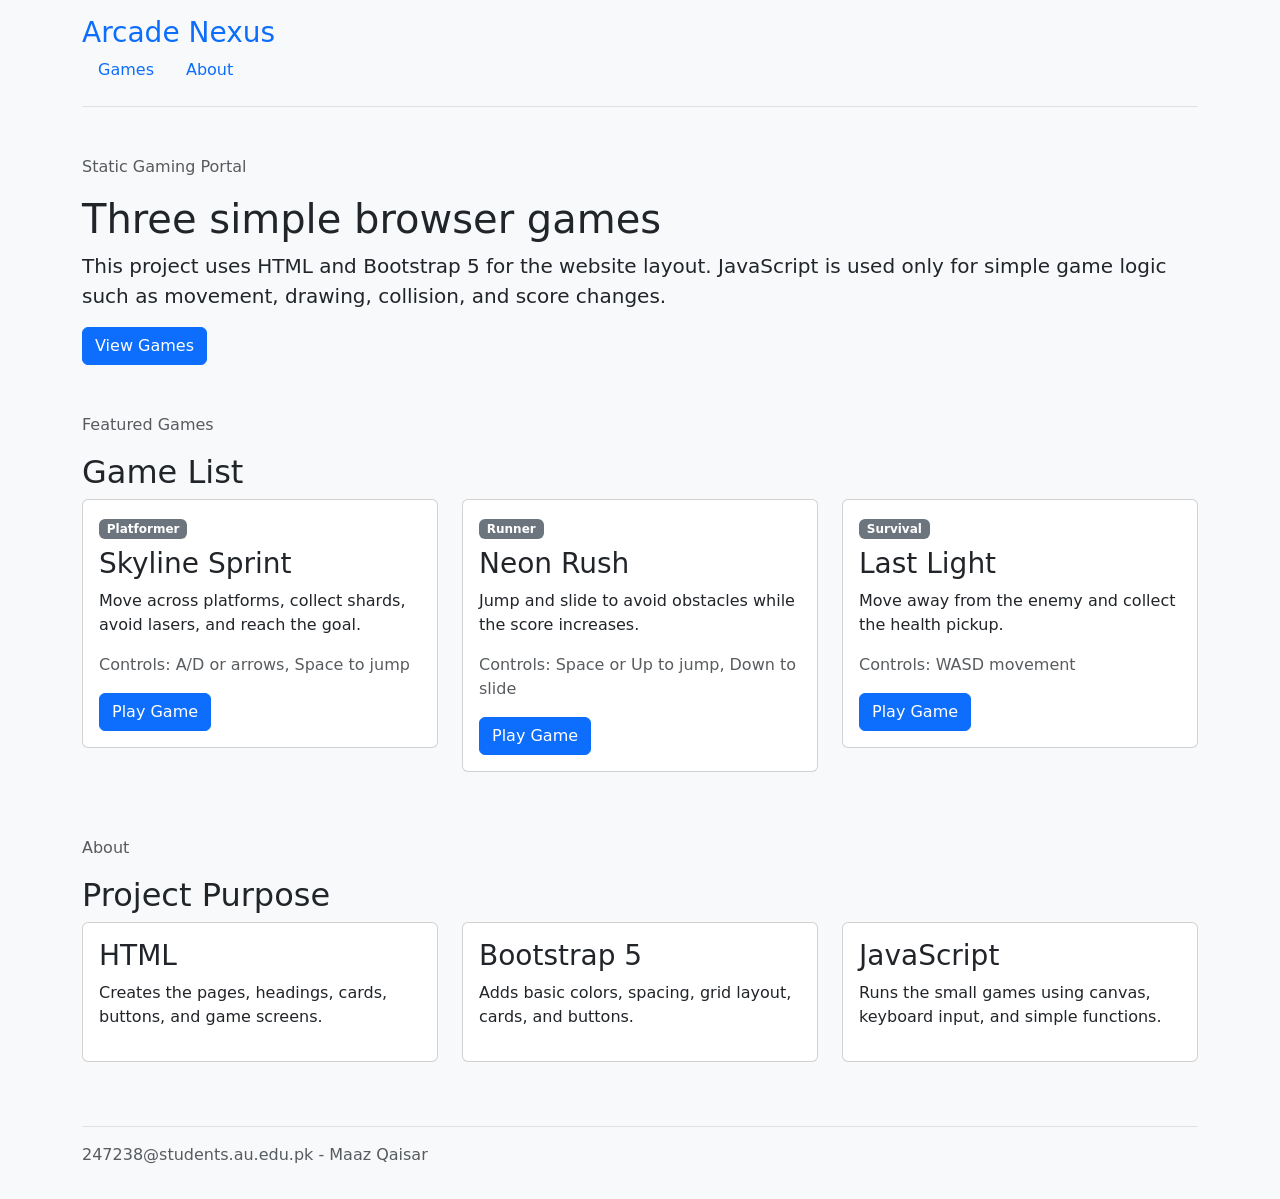
==== commit 7053c93d: "5 may update" ====
--- a/index.html
+++ b/index.html
@@ -4,220 +4,114 @@
     <meta charset="UTF-8">
     <meta name="viewport" content="width=device-width, initial-scale=1.0">
     <title>Arcade Nexus</title>
+    <link href="https://cdn.jsdelivr.net/npm/bootstrap@5.3.3/dist/css/bootstrap.min.css" rel="stylesheet">
     <link rel="stylesheet" href="assets/css/style.css">
 </head>
-<body data-page="home">
-    <div class="site-shell">
-        <header class="top-nav">
-            <a class="brand" href="index.html">
-                <span class="brand-mark">A</span>
-                <span class="brand-text">
-                    <strong>Arcade Nexus</strong>
-                    <small>Play instantly in your browser</small>
-                </span>
-            </a>
+<body class="bg-light">
+    <div class="container">
+        <header class="border-bottom py-3 mb-4">
+            <a class="h3 text-primary text-decoration-none" href="index.html">Arcade Nexus</a>
 
-            <nav class="nav-links">
-                <a href="#featured">Featured</a>
-                <a href="#genres">Genres</a>
-                <a href="#progress">Progress</a>
+            <nav class="nav">
+                <a class="nav-link" href="#games">Games</a>
+                <a class="nav-link" href="#about">About</a>
             </nav>
-
-            <span class="ghost-button">Accounts Later</span>
         </header>
 
         <main>
-            <section class="hero">
-                <div class="hero-copy">
-                    <p class="eyebrow">Static Gaming Portal</p>
-                    <h1>Three games, one sharp little hub.</h1>
-                    <p class="hero-text">
-                        Jump between a precision platformer, an endless runner, and a survivor run.
-                        Your best scores stay saved in the browser for now, and the layout is ready for real accounts later.
-                    </p>
+            <section class="py-4">
+                <p class="text-muted">Static Gaming Portal</p>
+                <h1>Three simple browser games</h1>
+                <p class="lead">
+                    This project uses HTML and Bootstrap 5 for the website layout. JavaScript is used only for
+                    simple game logic such as movement, drawing, collision, and score changes.
+                </p>
+                <a class="btn btn-primary" href="#games">View Games</a>
+            </section>
 
-                    <div class="hero-actions">
-                        <a class="primary-button" href="#featured">Explore Games</a>
-                        <span class="ghost-button">Static Portal</span>
+            <section class="py-4" id="games">
+                <p class="text-muted">Featured Games</p>
+                <h2>Game List</h2>
+
+                <div class="row">
+                    <div class="col-md-4 mb-3">
+                        <div class="card">
+                            <div class="card-body">
+                                <span class="badge bg-secondary mb-2">Platformer</span>
+                                <h3>Skyline Sprint</h3>
+                                <p>Move across platforms, collect shards, avoid lasers, and reach the goal.</p>
+                                <p class="text-muted">Controls: A/D or arrows, Space to jump</p>
+                                <a class="btn btn-primary" href="games/platformer.html">Play Game</a>
+                            </div>
+                        </div>
                     </div>
 
-                    <div class="hero-stats">
-                        <div class="stat-chip">
-                            <span class="stat-value">3</span>
-                            <span class="stat-label">Live Games</span>
-                        </div>
-                        <div class="stat-chip">
-                            <span class="stat-value">100%</span>
-                            <span class="stat-label">Browser Play</span>
-                        </div>
-                        <div class="stat-chip">
-                            <span class="stat-value">Local</span>
-                            <span class="stat-label">Best Scores</span>
+                    <div class="col-md-4 mb-3">
+                        <div class="card">
+                            <div class="card-body">
+                                <span class="badge bg-secondary mb-2">Runner</span>
+                                <h3>Neon Rush</h3>
+                                <p>Jump and slide to avoid obstacles while the score increases.</p>
+                                <p class="text-muted">Controls: Space or Up to jump, Down to slide</p>
+                                <a class="btn btn-primary" href="games/runner.html">Play Game</a>
+                            </div>
                         </div>
                     </div>
-                </div>
 
-                <div class="hero-panel">
-                    <div class="hero-preview-card">
-                        <p class="panel-kicker">Tonight's rotation</p>
-                        <div class="mini-list">
-                            <div class="mini-item">
-                                <span class="mini-dot platformer"></span>
-                                <div>
-                                    <strong>Skyline Sprint</strong>
-                                    <small>Platform challenge</small>
-                                </div>
-                            </div>
-                            <div class="mini-item">
-                                <span class="mini-dot arena"></span>
-                                <div>
-                                    <strong>Neon Rush</strong>
-                                    <small>Endless runner</small>
-                                </div>
-                            </div>
-                            <div class="mini-item">
-                                <span class="mini-dot survivor"></span>
-                                <div>
-                                    <strong>Last Light</strong>
-                                    <small>Survivor shooter</small>
-                                </div>
+                    <div class="col-md-4 mb-3">
+                        <div class="card">
+                            <div class="card-body">
+                                <span class="badge bg-secondary mb-2">Survival</span>
+                                <h3>Last Light</h3>
+                                <p>Move away from the enemy and collect the health pickup.</p>
+                                <p class="text-muted">Controls: WASD movement</p>
+                                <a class="btn btn-primary" href="games/survivor.html">Play Game</a>
                             </div>
                         </div>
                     </div>
                 </div>
             </section>
 
-            <section class="section-block" id="featured">
-                <div class="section-heading">
-                    <div>
-                        <p class="eyebrow">Featured Games</p>
-                        <h2>Pick a lane and get playing.</h2>
+            <section class="py-4" id="about">
+                <p class="text-muted">About</p>
+                <h2>Project Purpose</h2>
+
+                <div class="row">
+                    <div class="col-md-4 mb-3">
+                        <div class="card">
+                            <div class="card-body">
+                                <h3>HTML</h3>
+                                <p>Creates the pages, headings, cards, buttons, and game screens.</p>
+                            </div>
+                        </div>
                     </div>
-                    <p class="section-copy">
-                        Each game opens on its own internal page while keeping the same overall portal style.
-                    </p>
-                </div>
 
-                <div class="game-grid">
-                    <article class="game-card card-platformer">
-                        <div class="game-art">
-                            <span class="badge">Platformer</span>
-                            <div class="art-lines art-lines-platformer"></div>
+                    <div class="col-md-4 mb-3">
+                        <div class="card">
+                            <div class="card-body">
+                                <h3>Bootstrap 5</h3>
+                                <p>Adds basic colors, spacing, grid layout, cards, and buttons.</p>
+                            </div>
                         </div>
-                        <div class="card-body">
-                            <div class="card-topline">
-                                <h3>Skyline Sprint</h3>
-                                <span class="score-pill">Playable Now</span>
+                    </div>
+
+                    <div class="col-md-4 mb-3">
+                        <div class="card">
+                            <div class="card-body">
+                                <h3>JavaScript</h3>
+                                <p>Runs the small games using canvas, keyboard input, and simple functions.</p>
                             </div>
-                            <p>Dash across floating rooftops, grab data shards, and survive the laser traps before time runs dry.</p>
-                            <div class="card-meta">
-                                <span>Precision Platformer</span>
-                                <span>Arrows + Jump</span>
-                            </div>
-                            <a class="primary-button wide-button" href="games/platformer.html">Play Now</a>
                         </div>
-                    </article>
-
-                    <article class="game-card card-arena">
-                        <div class="game-art">
-                            <span class="badge">Runner</span>
-                            <div class="art-lines art-lines-arena"></div>
-                        </div>
-                        <div class="card-body">
-                            <div class="card-topline">
-                                <h3>Neon Rush</h3>
-                                <span class="score-pill">Playable Now</span>
-                            </div>
-                            <p>Run automatically through a neon lane, jump hazards, slide under blockers, and survive long enough to push your distance score higher.</p>
-                            <div class="card-meta">
-                                <span>Endless Runner</span>
-                                <span>Jump + Slide</span>
-                            </div>
-                            <a class="primary-button wide-button" href="games/runner.html">Play Now</a>
-                        </div>
-                    </article>
-
-                    <article class="game-card card-survivor">
-                        <div class="game-art">
-                            <span class="badge">Survivor</span>
-                            <div class="art-lines art-lines-survivor"></div>
-                        </div>
-                        <div class="card-body">
-                            <div class="card-topline">
-                                <h3>Last Light</h3>
-                                <span class="score-pill">Playable Now</span>
-                            </div>
-                            <p>Circle the arena, auto-fire at the nearest target, and survive the escalating rush as long as you can.</p>
-                            <div class="card-meta">
-                                <span>Survivor Shooter</span>
-                                <span>WASD Move</span>
-                            </div>
-                            <a class="primary-button wide-button" href="games/survivor.html">Play Now</a>
-                        </div>
-                    </article>
-
-                </div>
-            </section>
-
-            <section class="section-block split-block" id="genres">
-                <div>
-                    <p class="eyebrow">Genres</p>
-                    <h2>Built to feel like a tiny public arcade.</h2>
-                    <p class="section-copy">
-                        Version one stays static and lightweight, but the shape already supports a future account system,
-                        personal dashboards, and persistent progress.
-                    </p>
-                </div>
-
-                <div class="genre-grid">
-                    <div class="genre-panel">
-                        <span class="genre-tag">Shooter</span>
-                        <span class="genre-tag">Runner</span>
-                        <p>Fast obstacle reading, simple controls, and score that climbs with clean survival.</p>
-                    </div>
-                    <div class="genre-panel">
-                        <span class="genre-tag">Platformer</span>
-                        <p>Short, snappy movement challenge with checkpoints and collectibles.</p>
-                    </div>
-                    <div class="genre-panel">
-                        <span class="genre-tag">Survivor</span>
-                        <p>Wave pressure, auto-fire combat, and score that scales with survival time.</p>
                     </div>
                 </div>
             </section>
 
-            <section class="section-block progress-block" id="progress">
-                <div class="section-heading">
-                    <div>
-                        <p class="eyebrow">Saved Progress</p>
-                        <h2>Your browser keeps the bragging rights.</h2>
-                    </div>
-                    <p class="section-copy">
-                        Best scores are saved inside each game page. The homepage stays static so the non-game site uses only HTML and CSS.
-                    </p>
-                </div>
-
-                <div class="progress-grid">
-                    <div class="progress-card">
-                        <span class="progress-label">Skyline Sprint</span>
-                        <strong>Saved In Game</strong>
-                    </div>
-                    <div class="progress-card">
-                        <span class="progress-label">Neon Rush</span>
-                        <strong>Saved In Game</strong>
-                    </div>
-                    <div class="progress-card">
-                        <span class="progress-label">Last Light</span>
-                        <strong>Saved In Game</strong>
-                    </div>
-                </div>
-            </section>
+            
         </main>
 
-        <footer class="site-footer">
-            <p>Arcade Nexus is a static student project hub designed for future public expansion.</p>
+        <footer class="border-top py-3 mt-4 text-muted">
+            <p>247238@students.au.edu.pk - Maaz Qaisar</p>
         </footer>
     </div>
-
 </body>
 </html>
--- a/assets/css/style.css
+++ b/assets/css/style.css
@@ -1,779 +1,42 @@
-:root {
-    --bg: #07111d;
-    --bg-2: #0d1828;
-    --surface: rgba(12, 21, 34, 0.9);
-    --surface-strong: rgba(15, 26, 42, 0.98);
-    --border: rgba(255, 255, 255, 0.1);
-    --text: #ebf2fb;
-    --muted: #98a8bb;
-    --accent: #6ee7f9;
-    --accent-2: #ff5d8f;
-    --accent-3: #ffbe55;
-    --success: #6de0a6;
-    --shadow: 0 20px 60px rgba(0, 0, 0, 0.32);
+body {
+    background: #eef2f7;
 }
 
-* {
-    box-sizing: border-box;
-    margin: 0;
-    padding: 0;
-}
-
-html {
-    scroll-behavior: smooth;
-}
-
-body {
-    min-height: 100vh;
-    font-family: "Segoe UI", "Trebuchet MS", sans-serif;
-    color: var(--text);
-    background:
-        radial-gradient(circle at top left, rgba(110, 231, 249, 0.16), transparent 26%),
-        radial-gradient(circle at 85% 10%, rgba(255, 93, 143, 0.14), transparent 24%),
-        linear-gradient(180deg, #08111c 0%, #091422 100%);
-}
-
-a {
-    color: inherit;
-    text-decoration: none;
-}
-
-button,
-input {
-    font: inherit;
-}
-
-button {
-    border: 0;
-    cursor: pointer;
-}
-
-.site-shell {
-    width: min(1240px, calc(100% - 32px));
-    margin: 0 auto;
-}
-
-.top-nav {
-    display: flex;
-    align-items: center;
-    justify-content: space-between;
-    gap: 20px;
-    padding: 22px 0;
-}
-
-.brand {
-    display: flex;
-    align-items: center;
-    gap: 14px;
-}
-
-.brand-mark {
-    display: grid;
-    place-items: center;
-    width: 42px;
-    height: 42px;
-    border-radius: 10px;
-    font-weight: 800;
-    background: linear-gradient(135deg, var(--accent), var(--accent-2));
-    color: #061018;
-    box-shadow: var(--shadow);
-}
-
-.brand-text {
-    display: flex;
-    flex-direction: column;
-    gap: 2px;
-}
-
-.brand-text strong {
-    font-size: 18px;
-}
-
-.brand-text small {
-    color: var(--muted);
-    font-size: 12px;
-}
-
-.nav-links {
-    display: flex;
-    gap: 22px;
-    color: var(--muted);
-    font-size: 14px;
-}
-
-.nav-links a:hover,
-.ghost-button:hover,
-.primary-button:hover {
-    opacity: 0.92;
-}
-
-.hero {
-    display: grid;
-    grid-template-columns: 1.35fr 0.95fr;
-    gap: 28px;
-    padding: 44px 0 30px;
-}
-
-.hero-copy,
-.hero-panel,
-.section-block,
-.game-page-panel,
-.game-shell {
+.canvas-box {
     position: relative;
-}
-
-.eyebrow {
-    font-size: 12px;
-    text-transform: uppercase;
-    letter-spacing: 0.14em;
-    color: var(--accent);
-    margin-bottom: 14px;
-}
-
-h1 {
-    font-size: clamp(42px, 8vw, 82px);
-    line-height: 0.94;
-    max-width: 9ch;
-    margin-bottom: 18px;
-}
-
-h2 {
-    font-size: clamp(26px, 4vw, 40px);
-    line-height: 1;
-    margin-bottom: 14px;
-}
-
-.hero-text,
-.section-copy,
-.card-body p,
-.genre-panel p,
-.game-page-copy,
-.game-caption {
-    color: var(--muted);
-    line-height: 1.6;
-}
-
-.hero-text {
-    max-width: 56ch;
-    font-size: 18px;
-    margin-bottom: 24px;
-}
-
-.hero-actions,
-.auth-actions,
-.card-meta,
-.page-actions {
-    display: flex;
-    gap: 12px;
-    flex-wrap: wrap;
-}
-
-.primary-button,
-.ghost-button,
-.secondary-button {
-    display: inline-flex;
-    align-items: center;
-    justify-content: center;
-    min-height: 48px;
-    padding: 0 18px;
-    border-radius: 10px;
-    transition: transform 0.16s ease, background 0.16s ease, opacity 0.16s ease;
-}
-
-.primary-button {
-    color: #081018;
-    background: linear-gradient(135deg, var(--accent), #8bf3ff);
-    font-weight: 700;
-}
-
-.ghost-button,
-.secondary-button {
-    background: rgba(255, 255, 255, 0.06);
-    color: var(--text);
-    border: 1px solid var(--border);
-}
-
-.primary-button:hover,
-.ghost-button:hover,
-.secondary-button:hover {
-    transform: translateY(-1px);
-}
-
-.hero-stats,
-.progress-grid,
-.genre-grid {
-    display: grid;
-    gap: 14px;
-}
-
-.hero-stats {
-    grid-template-columns: repeat(3, minmax(0, 1fr));
-    margin-top: 28px;
-}
-
-.stat-chip,
-.hero-preview-card,
-.game-card,
-.genre-panel,
-.progress-card,
-.auth-modal,
-.game-info-card,
-.hud-panel,
-.game-surface {
-    background: var(--surface);
-    border: 1px solid var(--border);
-    border-radius: 14px;
-    box-shadow: var(--shadow);
-    backdrop-filter: blur(14px);
-}
-
-.stat-chip {
-    padding: 16px;
-}
-
-.stat-value {
-    display: block;
-    font-size: 28px;
-    font-weight: 800;
-    color: var(--accent);
-}
-
-.stat-label {
-    color: var(--muted);
-    font-size: 13px;
-}
-
-.hero-preview-card {
-    min-height: 100%;
-    padding: 22px;
-    background:
-        linear-gradient(180deg, rgba(255, 255, 255, 0.03), transparent),
-        var(--surface);
-}
-
-.panel-kicker {
-    color: var(--accent-3);
-    text-transform: uppercase;
-    letter-spacing: 0.12em;
-    font-size: 12px;
-    margin-bottom: 18px;
-}
-
-.mini-list {
-    display: grid;
-    gap: 16px;
-}
-
-.mini-item {
-    display: flex;
-    align-items: center;
-    gap: 12px;
-}
-
-.mini-item strong {
-    display: block;
-    margin-bottom: 2px;
-}
-
-.mini-item small {
-    color: var(--muted);
-}
-
-.mini-dot {
-    width: 12px;
-    height: 12px;
-    border-radius: 999px;
-    box-shadow: 0 0 18px currentColor;
-}
-
-.mini-dot.shooter {
-    color: var(--accent-2);
-    background: currentColor;
-}
-
-.mini-dot.platformer {
-    color: var(--success);
-    background: currentColor;
-}
-
-.mini-dot.racing {
-    color: var(--accent-3);
-    background: currentColor;
-}
-
-.mini-dot.arena {
-    color: #ff845c;
-    background: currentColor;
-}
-
-.mini-dot.survivor {
-    color: var(--accent-2);
-    background: currentColor;
-}
-
-.section-block {
-    padding: 38px 0;
-}
-
-.section-heading {
-    display: flex;
-    justify-content: space-between;
-    gap: 18px;
-    align-items: end;
-    margin-bottom: 22px;
-}
-
-.section-heading .section-copy {
-    max-width: 46ch;
-}
-
-.game-grid {
-    display: grid;
-    grid-template-columns: repeat(3, minmax(0, 1fr));
-    gap: 18px;
-}
-
-.game-card {
     overflow: hidden;
-}
-
-.game-art {
-    position: relative;
-    height: 180px;
-    padding: 18px;
-    background: linear-gradient(180deg, rgba(255, 255, 255, 0.04), rgba(255, 255, 255, 0.01));
-}
-
-.badge {
-    display: inline-flex;
-    align-items: center;
-    padding: 7px 10px;
-    border-radius: 999px;
-    font-size: 12px;
-    background: rgba(0, 0, 0, 0.24);
-    border: 1px solid rgba(255, 255, 255, 0.12);
-}
-
-.art-lines {
-    position: absolute;
-    inset: 24px 20px 18px;
-    border-radius: 12px;
-    overflow: hidden;
-}
-
-.art-lines::before,
-.art-lines::after {
-    content: "";
-    position: absolute;
-}
-
-.art-lines-shooter::before {
-    inset: auto 8% 18% 8%;
-    height: 2px;
-    background: linear-gradient(90deg, transparent, var(--accent-2), transparent);
-    box-shadow: 0 -24px 0 rgba(255, 93, 143, 0.4), 0 -48px 0 rgba(110, 231, 249, 0.3);
-}
-
-.art-lines-shooter::after {
-    width: 120px;
-    height: 120px;
-    right: 10%;
-    top: 12%;
-    border-radius: 50%;
-    border: 1px solid rgba(255, 93, 143, 0.45);
-    box-shadow: 0 0 24px rgba(255, 93, 143, 0.25);
-}
-
-.art-lines-platformer::before {
-    inset: auto 8% 26% 10%;
-    height: 18px;
-    background: linear-gradient(90deg, rgba(109, 224, 166, 0.9), rgba(109, 224, 166, 0.2));
-    box-shadow: 82px -42px 0 0 rgba(109, 224, 166, 0.8), 180px -78px 0 0 rgba(109, 224, 166, 0.7);
-}
-
-.art-lines-platformer::after {
-    width: 16px;
-    height: 16px;
-    left: 18%;
-    bottom: 36%;
-    background: var(--accent);
-    box-shadow: 182px -78px 0 var(--accent-3);
-}
-
-.art-lines-racing::before {
-    inset: 10% 44% 10% 44%;
-    background: linear-gradient(180deg, transparent, rgba(255, 190, 85, 0.75), transparent);
-}
-
-.art-lines-racing::after {
-    inset: 16% 18% 16% 18%;
-    border-left: 1px solid rgba(255, 255, 255, 0.12);
-    border-right: 1px solid rgba(255, 255, 255, 0.12);
-    transform: perspective(500px) rotateX(58deg);
-}
-
-.art-lines-arena::before {
-    inset: auto 14% 20% 14%;
-    height: 2px;
-    background: linear-gradient(90deg, transparent, #ff845c, transparent);
-    box-shadow: 0 -22px 0 rgba(110, 231, 249, 0.2), 0 -44px 0 rgba(255, 93, 143, 0.18);
-}
-
-.art-lines-arena::after {
-    width: 24px;
-    height: 24px;
-    right: 18%;
-    bottom: 22%;
-    background: #6ee7f9;
-    box-shadow: -140px -28px 0 #ff845c, -250px 8px 0 #ff5d8f;
-}
-
-.art-lines-survivor::before {
-    width: 120px;
-    height: 120px;
-    left: 50%;
-    top: 50%;
-    transform: translate(-50%, -50%);
-    border-radius: 50%;
-    border: 1px solid rgba(255, 93, 143, 0.35);
-    box-shadow: 0 0 24px rgba(255, 93, 143, 0.18);
-}
-
-.art-lines-survivor::after {
-    inset: auto 12% 18% 12%;
-    height: 2px;
-    background: linear-gradient(90deg, transparent, var(--accent), transparent);
-    box-shadow: 0 -22px 0 rgba(110, 231, 249, 0.22), 0 -44px 0 rgba(255, 93, 143, 0.18);
-}
-
-
-.card-body {
-    padding: 18px;
-}
-
-.card-topline {
-    display: flex;
-    justify-content: space-between;
-    gap: 12px;
-    align-items: center;
-    margin-bottom: 10px;
-}
-
-.card-topline h3 {
-    font-size: 24px;
-}
-
-.score-pill {
-    flex-shrink: 0;
-    padding: 6px 10px;
-    border-radius: 999px;
-    font-size: 12px;
-    color: var(--accent);
-    background: rgba(110, 231, 249, 0.08);
-    border: 1px solid rgba(110, 231, 249, 0.18);
-}
-
-.card-meta {
-    color: var(--muted);
-    font-size: 13px;
-    margin: 16px 0 18px;
-}
-
-.wide-button {
-    width: 100%;
-}
-
-.split-block {
-    display: grid;
-    grid-template-columns: 1.1fr 1fr;
-    gap: 24px;
-    align-items: start;
-}
-
-.genre-grid,
-.progress-grid {
-    grid-template-columns: repeat(3, minmax(0, 1fr));
-}
-
-.genre-panel,
-.progress-card {
-    padding: 18px;
-}
-
-.genre-tag,
-.progress-label {
-    display: inline-block;
-    margin-bottom: 10px;
-    color: var(--accent-3);
-    text-transform: uppercase;
-    font-size: 12px;
-    letter-spacing: 0.12em;
-}
-
-.progress-card strong {
-    font-size: 24px;
-}
-
-.site-footer {
-    padding: 26px 0 36px;
-    color: var(--muted);
-    font-size: 14px;
-}
-
-.modal-backdrop {
-    position: fixed;
-    inset: 0;
-    display: grid;
-    place-items: center;
-    padding: 20px;
-    background: rgba(4, 10, 16, 0.72);
-    z-index: 40;
-}
-
-.hidden {
-    display: none !important;
-}
-
-.auth-modal {
-    position: relative;
-    width: min(540px, 100%);
-    padding: 26px;
-    background: var(--surface-strong);
-}
-
-.auth-grid {
-    display: grid;
-    gap: 14px;
-    margin: 20px 0;
-}
-
-.auth-grid label {
-    display: grid;
-    gap: 8px;
-    color: var(--muted);
-    font-size: 14px;
-}
-
-.auth-grid input {
-    min-height: 46px;
-    padding: 0 14px;
-    border-radius: 10px;
-    border: 1px solid var(--border);
-    background: rgba(255, 255, 255, 0.04);
-    color: var(--text);
-}
-
-.close-button {
-    position: absolute;
-    top: 12px;
-    right: 12px;
-    width: 34px;
-    height: 34px;
-    border-radius: 999px;
-    background: rgba(255, 255, 255, 0.08);
-    color: var(--text);
-}
-
-.game-page {
-    width: min(1320px, calc(100% - 28px));
-    margin: 0 auto;
-    padding-bottom: 26px;
-}
-
-.page-hero {
-    display: grid;
-    grid-template-columns: 1fr auto;
-    gap: 18px;
-    padding: 24px 0 18px;
-    align-items: end;
-}
-
-.page-title {
-    font-size: clamp(34px, 5vw, 56px);
-    max-width: none;
-    margin-bottom: 10px;
-}
-
-.page-layout {
-    display: grid;
-    grid-template-columns: minmax(0, 1fr) 320px;
-    gap: 18px;
-}
-
-.game-surface {
-    padding: 14px;
-}
-
-.canvas-wrap {
-    position: relative;
-    border-radius: 14px;
-    overflow: hidden;
-    border: 1px solid rgba(255, 255, 255, 0.08);
-    background: #050a12;
+    background: #111827;
+    border-radius: 6px;
 }
 
 .game-canvas {
     display: block;
     width: 100%;
-    max-width: 100%;
+    height: auto;
     aspect-ratio: 16 / 9;
-    background: #030811;
+    background: #111827;
 }
 
-.hud-row {
+.game-overlay {
+    position: absolute;
+    inset: 0;
     display: flex;
-    gap: 12px;
-    flex-wrap: wrap;
-    margin-top: 14px;
+    align-items: center;
+    justify-content: center;
+    padding: 16px;
+    background: rgba(0, 0, 0, 0.45);
 }
 
-.hud-panel {
-    padding: 12px 14px;
-    min-width: 120px;
+.game-panel {
+    max-width: 440px;
 }
 
-.hud-label {
-    display: block;
-    color: var(--muted);
-    font-size: 11px;
-    text-transform: uppercase;
-    letter-spacing: 0.1em;
-    margin-bottom: 6px;
+.game-message {
+    position: absolute;
+    left: 12px;
+    bottom: 12px;
+    padding: 8px 12px;
+    color: white;
+    background: rgba(0, 0, 0, 0.65);
+    border-radius: 4px;
 }
-
-.hud-value {
-    font-size: 24px;
-    font-weight: 800;
-}
-
-.game-info-card {
-    padding: 18px;
-    margin-bottom: 18px;
-}
-
-.game-info-card h3 {
-    font-size: 20px;
-    margin-bottom: 8px;
-}
-
-.info-list {
-    display: grid;
-    gap: 10px;
-    color: var(--muted);
-    font-size: 14px;
-    line-height: 1.5;
-}
-
-.status-box {
-    margin-top: 14px;
-    padding: 14px;
-    border-radius: 12px;
-    border: 1px solid rgba(255, 255, 255, 0.08);
-    background: rgba(255, 255, 255, 0.04);
-}
-
-.status-box strong {
-    display: block;
-    margin-bottom: 6px;
-}
-
-.canvas-overlay {
-    position: absolute;
-    inset: 0;
-    display: grid;
-    place-items: center;
-    padding: 18px;
-    background: rgba(2, 7, 12, 0.58);
-}
-
-.overlay-card {
-    width: min(520px, 100%);
-    padding: 24px;
-    border-radius: 14px;
-    background: rgba(8, 15, 25, 0.96);
-    border: 1px solid var(--border);
-    box-shadow: var(--shadow);
-}
-
-.overlay-card h2 {
-    margin-bottom: 10px;
-}
-
-.overlay-card p {
-    color: var(--muted);
-    margin-bottom: 18px;
-    line-height: 1.6;
-}
-
-.canvas-message {
-    position: absolute;
-    left: 18px;
-    bottom: 18px;
-    padding: 10px 14px;
-    border-radius: 10px;
-    background: rgba(7, 12, 20, 0.82);
-    border: 1px solid rgba(255, 255, 255, 0.1);
-    color: var(--text);
-    font-size: 14px;
-}
-
-.back-link {
-    display: inline-flex;
-    align-items: center;
-    gap: 8px;
-    color: var(--muted);
-    font-size: 14px;
-}
-
-.back-link:hover {
-    color: var(--text);
-}
-
-@media (max-width: 1080px) {
-    .game-grid,
-    .progress-grid,
-    .genre-grid {
-        grid-template-columns: 1fr;
-    }
-
-    .hero,
-    .split-block,
-    .page-layout,
-    .section-heading {
-        grid-template-columns: 1fr;
-    }
-
-    .section-heading {
-        display: grid;
-    }
-
-    .page-layout {
-        display: grid;
-    }
-}
-
-@media (max-width: 780px) {
-    .site-shell,
-    .game-page {
-        width: min(100% - 18px, 100%);
-    }
-
-    .top-nav,
-    .page-hero {
-        display: grid;
-        gap: 14px;
-    }
-
-    .nav-links {
-        flex-wrap: wrap;
-        gap: 14px;
-    }
-
-    .hero-stats {
-        grid-template-columns: 1fr;
-    }
-
-    .game-art {
-        height: 150px;
-    }
-}
